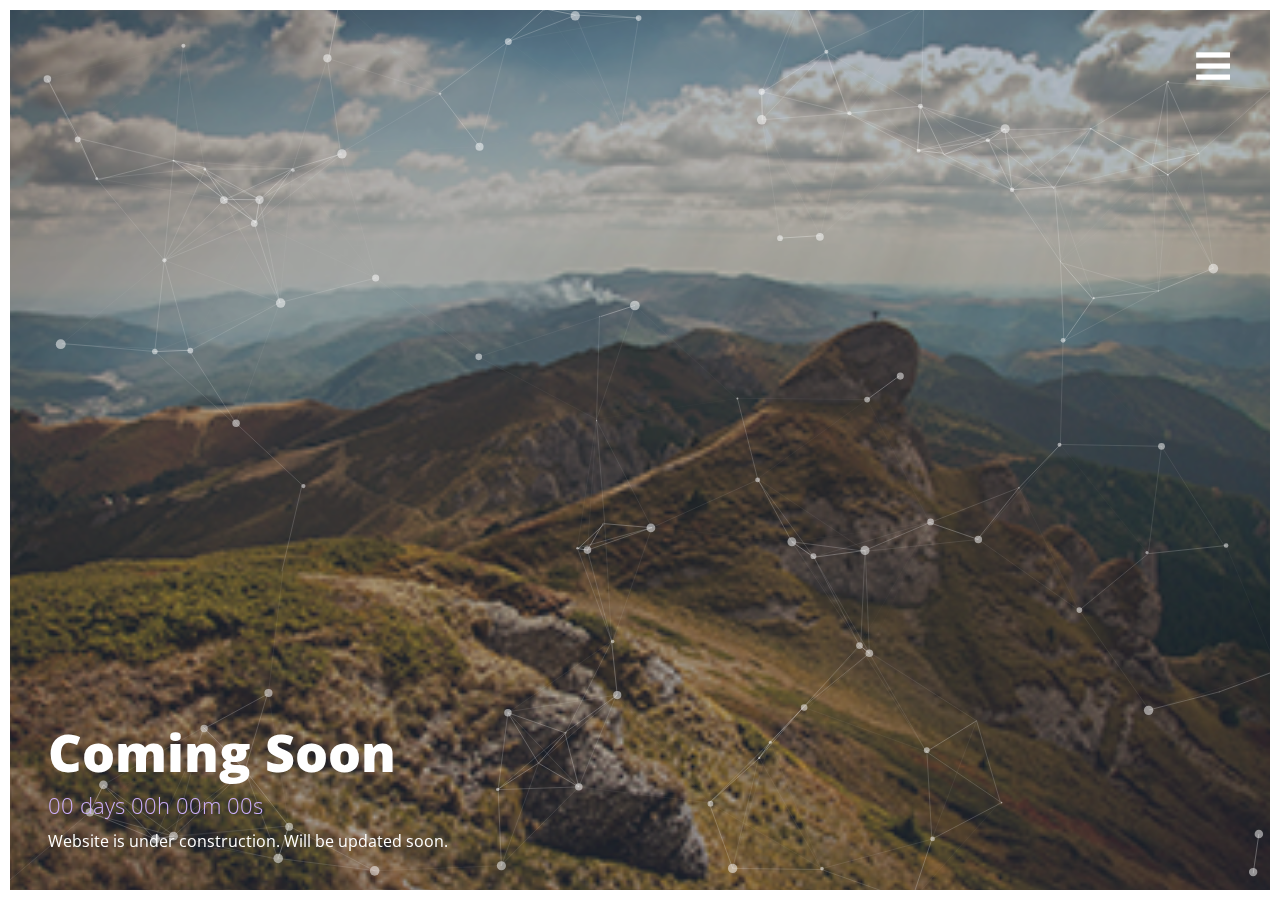
==== index.htm @ a8525333 "dd" ====
<!DOCTYPE html>
<html lang="en" class=" js csstransitions">

<head>
	<meta http-equiv="Content-Type" content="text/html; charset=UTF-8">
	<style id="stndz-style"></style>

	<meta http-equiv="X-UA-Compatible" content="IE=edge">
	<meta name="viewport" content="width=device-width, initial-scale=1">

	<title>Anandu Yasodharan Devaprabha</title>
	<meta name=”robots” content="index, follow">
	<meta name="description" content="Anandu YD,I'm a software developer who works actively on demanding platforms to make more of a
	commitment to bringing the best out. ">
	<meta name="keywords"
		content="Hire me, React native, Reactjs, Software Developer, Hire Developer for free, Startups">
	<meta name="author" content="@ananduyd">
	<link rel="icon" href="favicon.ico" type="image/x-icon" />
	<link rel="shortcut icon" href="favicon.ico" type="image/x-icon" />

	<!-- Global site tag (gtag.js) - Google Analytics -->
	<script async src="https://www.googletagmanager.com/gtag/js?id=UA-162521057-1"></script>
	<script>
		window.dataLayer = window.dataLayer || [];
		function gtag() { dataLayer.push(arguments); }
		gtag('js', new Date());

		gtag('config', 'UA-162521057-1');
	</script>
	<!-- CSS STYLES -->
	<link rel="stylesheet" type="text/css" href="./src/bootstrap.min.css">
	<link rel="stylesheet" type="text/css" href="./src/styles.css">
	<link rel="stylesheet" type="text/css" href="./src/default-skin.css">
	<link rel="stylesheet" type="text/css" href="./src/vegas.css">


	<link rel="stylesheet" type="text/css" href="./css/fontawesome.min.css">
	<link rel="stylesheet" type="text/css" href="./css/all.min.css">
	<link rel="stylesheet" type="text/css" href="./css/regular.min.css">


	<!--[if IE]>
		<script src="http://html5shiv.googlecode.com/svn/trunk/html5.js"></script>
		<![endif]-->

	<!-- MODERNIZR -->
	<script src="./src/modernizr.custom.js" type="text/javascript"></script>

</head>

<body>

	<!-- LOADER -->
	<div id="background" class="" style="opacity: 0; display: none;">
		<div class="loading" style="opacity: 0.01; transform: translateY(-80px);">
			<div class="loader10"></div>
		</div>
	</div>

	<!-- BORDERS -->
	<div class="top"></div>
	<div class="bottom"></div>
	<div class="left"></div>
	<div class="right"></div>

	<!-- START CONTENT -->
	<div id="main-content" class="nomobile">
		<!-- START BUTTON TRIGGER -->
		<button class="trigger">
			<svg width="100%" height="100%" viewBox="0 0 60 60" preserveAspectRatio="none">
				<g class="icon icon--grid">
					<rect x="4.5" y="6.5" width="55" height="4"></rect>
					<rect x="4.5" y="25.5" width="55" height="4"></rect>
					<rect x="4.5" y="44.5" width="55" height="4"></rect>
				</g>
				<g class="icon icon--cross">
					<line x1="4.5" y1="55.5" x2="54.953" y2="5.046"></line>
					<line x1="54.953" y1="55.5" x2="4.5" y2="5.047"></line>
				</g>
			</svg>
		</button><!-- END BUTTON TRIGGER -->
		<!-- START INTRO -->
		<header class="intro">
			<div id="particles-js" class="intro__image vegas-container" style="height: 1116px;">
				<div class="vegas-slide vegas-transition-fade vegas-transition-fade-in"
					style="transition: all 1000ms ease 0s;">
					<div class="vegas-slide-inner"
						style="background-image: url('src/bg-1b.jpg'); background-color: rgba(0, 0, 0, 0); background-position: center center; background-size: cover;">
					</div>
				</div>
				<div class="vegas-wrapper" style="overflow: visible; padding: 0px;"></div>
			</div>
			<div class="intro__content">
				<h2 class="intro__title">Coming Soon</h2>
				<div class="countdown">00 days 00h 00m 00s</div>
				<div class="intro__subtitle">
					<div class="intro__description">
						Website is under construction. Will be updated soon.
					</div>
				</div>
			</div>
		</header><!-- END INTRO -->
		<!-- START ITEMS-WRAP -->
		<div class="items-wrap">
			<!-- START CONTAINER -->
			<div class="container">
				<!-- START WRAP-CONTAINER -->
				<div class="section-container col-md-9">
					<!-- START ABOUT -->
					<section id="about">
						<h1>CHECK OUT MY CV<br>TO KHOW ABOUT ME.</h1>
						<br>
						<p>I'm a software developer who works actively on demanding platforms to make more of a
							commitment to bringing the best out.</p>
						<ul>
							<li>
								<div class="morph-button morph-button-modal morph-button-modal-2 morph-button-fixed">
									<button type="button">
										<a href="https://ananduyd.github.io/cv">
											Check CV <ion-icon name="chevron-forward-outline"></ion-icon>
										</a>
									</button>
									<div class="bg-morph-button"></div>
								</div>
							</li>
							<li><a href="https://twitter.com/ananduyd">
									<i class="fab fa-twitter"></i></a></li>
							<li><a href="https://www.linkedin.com/in/ananduyd/">
									<i class="fab fa-linkedin-in"></i></a></li>
							<li><a href="https://github.com/skulljuice">
									<i class="fab fa-github"></i></a></li>

						</ul>
					</section><!-- END ABOUT -->
				</div><!-- START SECTION-CONTAINER -->
			</div><!-- START CONTAINER -->
		</div><!-- END ITEMS-WRAP -->
	</div><!-- END MAIN-CONTENT -->

	<!-- BG-COLOR-MORPH -->
	<div class="bg-color-morph"></div>
	<!-- FOOTER  -->
	<footer style="
			    position: fixed;
			    bottom: 0;
			    width: 100%;
			    text-align: center;
			    ">
		<p style="font-size:small;padding: 10px;">

			Created by <a href="https://twitter.com/ananduyd">@ananduyd</a></p>
	</footer>

	<!-- JAVASCRIPT -->
	<script type="text/javascript" src="./src/plugins.js"></script>
	<script type="text/javascript" src="./src/main.js"></script>
	<script src="./src/particles.min.js"></script>

	<!-- stats.js -->
	<script src="./lib/stats.js"></script>

	<script type="text/javascript">

		$(".intro__image").vegas({
			slides: [
				{ src: "src/bg-3t.jpg" }
			],
			delay: 8000,
			timer: false,
			transition: 'fade'
		});

	</script>
</body>

</html>
---- src/styles.css ----
/*********
    Fonts
*********/
@import 'https://fonts.googleapis.com/css?family=Open+Sans:400,800,700,600,300';

/*************
   GENERAL
*************/

body{
 	  height:100%;
    font-family: "open sans";
    background: rgba(25, 55, 85, 0.04) ;
}

* {
    box-sizing: border-box;
    text-rendering: optimizelegibility;
}

a:hover, 
a:visited, 
a:link, 
a:active,
a:focus,
button {
    text-decoration: none;
    outline: none;
}
a{
    color: black !important;
    outline: none;
}
button a{
    color: white !important;
    text-decoration: none;
    outline: none;
}

ol,ul {
    list-style: outside none none;
    margin: 0;
    padding: 0;
}

h1 {
    font-family: "open sans";
    font-size: 35px;
    font-weight: 900;
    color: #4a4a4a;
    margin-bottom: 45px;
}

h5 {
    color: #4a4a4a;
    font-size: 15px;
    font-weight: 700;
    letter-spacing: 0.5px;
    text-transform: uppercase;
}

p {
    color: #888;
    letter-spacing: 0.2px;
    font-size: 17px;
}

section {
    padding-bottom: 50px;
    padding-top: 25px;
}

section:not(:last-child) {
    border-bottom: 1px solid rgba(205, 88, 88, 0.15);
}
.top {
    height: 10px;
    position: fixed;
    z-index: 9999999;
    background: white;
    width: 100%;
    top: 0;
}

.bottom {
    height:10px;
    position: fixed;
    z-index: 9999999;
    background: white;
    width: 100%;
    bottom: 0;
}

.left {
    width: 10px;
    position: fixed;
    z-index: 9999999;
    background: white;
    height: 100%;
    left: 0;
}

.right {
    width: 10px;
    position: fixed;
    background: white;
    z-index: 9999999;
    height: 100%;
    right: 0;
}

.icon-b {
    color: gray;
    font-size: 25px;       
    -webkit-transition: all 0.5s ease 0s;
    transition: all 0.5s ease 0s;
}

.icon-b:hover {
    color: #c94067;      
    -webkit-transition: all 0.5s ease 0s;
    transition: all 0.5s ease 0s;
}

.icon-a {
    font-size: 35px;
    color: #D3708C;
}

.section-container {
    margin: 0 auto 50px;
    float: none;
}

.button {
    background-color: #af5bdb;
    border-radius: 100px;
    color: white;
    font-size: 16px;
    font-weight: 600;
    padding: 10px 25px;
    letter-spacing: 0.8px;
    float: left;
    margin-top: 15px;
    border:none;
}

.countdown {
    font-size: 22px;
    font-weight: 100;
    color: #ccaff9;
    padding: 1px 0 11px;
}

/*************
   LOADER
*************/

#background {   
    background: rgba(255,255,255,1);
    height: 100%;
    position: fixed;
    width: 100%;
    z-index: 9999999;
    display: table;
}

.loading {
    display: table-cell;
    margin: 0 auto;
    position: relative;
    text-align: center;
    vertical-align: middle;
}

.loader10:before {
    content: "";
    position: absolute;
    top: 0px;
    left: -25px;
    height: 12px;
    width: 12px;
    border-radius: 12px;
    -webkit-animation: loader10g 1s ease-in-out infinite;
    animation: loader10g 1s ease-in-out infinite;
}

.loader10{
    position: relative;
    width: 12px;
    height: 12px;
    margin: 0 auto;
    border-radius: 12px;
    -webkit-animation: loader10m 1s ease-in-out infinite;
    animation: loader10m 1s ease-in-out infinite;
}

.loader10:after{
    content: "";
    position: absolute;
    top: 0px;
    left: 25px;
    height: 12px;
    width: 12px;
    border-radius: 12px;
    -webkit-animation: loader10d 1s ease-in-out infinite;
    animation: loader10d 1s ease-in-out infinite;
}

@-webkit-keyframes loader10g{
    0%{background-color: rgba(74, 74, 74, .2);}
    25%{background-color: rgba(74, 74, 74, 1);}
    50%{background-color: rgba(74, 74, 74, .2);}
    75%{background-color: rgba(74, 74, 74, .2);}
    100%{background-color: rgba(74, 74, 74, .2);}
}

@keyframes loader10g{
    0%{background-color: rgba(74, 74, 74, .2);}
    25%{background-color: rgba(74, 74, 74, 1);}
    50%{background-color: rgba(74, 74, 74, .2);}
    75%{background-color: rgba(74, 74, 74, .2);}
    100%{background-color: rgba(74, 74, 74, .2);}
}

@-webkit-keyframes loader10m{
    0%{background-color: rgba(74, 74, 74, .2);}
    25%{background-color: rgba(74, 74, 74, .2);}
    50%{background-color: rgba(74, 74, 74, 1);}
    75%{background-color: rgba(74, 74, 74, .2);}
    100%{background-color: rgba(74, 74, 74, .2);}
}

@keyframes loader10m{
    0%{background-color: rgba(74, 74, 74, .2);}
    25%{background-color: rgba(74, 74, 74, .2);}
    50%{background-color: rgba(74, 74, 74, 1);}
    75%{background-color: rgba(74, 74, 74, .2);}
    100%{background-color: rgba(74, 74, 74, .2);}
}

@-webkit-keyframes loader10d{
    0%{background-color: rgba(74, 74, 74, .2);}
    25%{background-color: rgba(74, 74, 74, .2);}
    50%{background-color: rgba(74, 74, 74, .2);}
    75%{background-color: rgba(74, 74, 74, 1);}
    100%{background-color: rgba(74, 74, 74, .2);}
}

@keyframes loader10d{
    0%{background-color: rgba(74, 74, 74, .2);}
    25%{background-color: rgba(74, 74, 74, .2);}
    50%{background-color: rgba(74, 74, 74, .2);}
    75%{background-color: rgba(74, 74, 74, 1);}
    100%{background-color: rgba(74, 74, 74, .2);}
}

/*************
   INTRO
*************/

.intro {
    position: fixed;
    z-index: 999;
    overflow: hidden;
    width: 100%;
    height: 100%;
    background: white;
    box-shadow: 0 2px 5px rgba(0, 0, 0, 0.25);
    -webkit-transition: -webkit-transform 0.6s;
    transition: transform 0.6s;
    -webkit-transition-timing-function: cubic-bezier(0.7, 0, 0.3, 1);
    transition-timing-function: cubic-bezier(0.7, 0, 0.3, 1);
}

.container--open .intro {
    -webkit-transform: translate3d(0, -100%, 0) translate3d(0, 180px, 0);
    transform: translate3d(0, -100%, 0) translate3d(0, 180px, 0);
}

.intro__image {
    position: absolute;
    bottom: 0;
    min-width: 100%;
    min-height: 100%;
    width: auto;
    height: auto;
    opacity: 1;
    -webkit-transform: translate3d(0, 0, 0);
    transform: translate3d(0, 0, 0);
    -webkit-transition: -webkit-transform 0.6s, opacity 0.6s;
    transition: transform 0.6s, opacity 0.6s;
    -webkit-transition-timing-function: cubic-bezier(0.7, 0, 0.3, 1);
    transition-timing-function: cubic-bezier(0.7, 0, 0.3, 1);
}

.container--open .intro__image {
    -webkit-transform: translate3d(0, 20%, 0);
    transform: translate3d(0, 20%, 0);
}

.nomobile.container--open .intro__image {
    opacity: 0.75;
}

.intro__content {
    position: absolute;
    bottom: 0;
    padding: 3em;
    width: 100%;
    font-size: 1.15em;
}

.intro__title {
    font-weight: 900;
    font-size: 3.2em;
    line-height: 1;
    color: white;
}

.intro__subtitle {
    display: -webkit-box;
    display: -ms-flexbox;
    display: flex;
    -webkit-box-align: center;
    -ms-flex-align: center;
    align-items: center;
}

.intro__description {
    margin: 0 auto 0 0em;
    line-height: 1.2;
    color: white;
}

.trigger {
    position: fixed;
    overflow: hidden;
    padding: 0;
    width: 35px;
    height: 35px;
    outline: none;
    border: none;
    background: none;
    z-index: 99999;
}

svg{
    z-index: 9;
    position: relative;
}

.icon rect,
.icon line {
    stroke: white;
    fill: white;
    stroke-width: 5px;
}

.icon {
    -webkit-transform-origin: 50% 50%;
    transform-origin: 50% 50%;
    -webkit-transition: opacity 0.3s, -webkit-transform 0.3s;
    transition: opacity 0.3s, transform 0.3s;
}

.icon--cross,
.trigger--active .icon--grid {
    opacity: 0;
    -webkit-transform: scale3d(0.5, 0.5, 1);
    transform: scale3d(0.5, 0.5, 1);
}

.trigger--active .icon--cross {
    opacity: 1;
    -webkit-transform: scale3d(1, 1, 1);
    transform: scale3d(1, 1, 1);
}

.items-wrap {
    position: relative;
    display: -webkit-box;
    display: -ms-flexbox;
    display: flex;
    -ms-flex-wrap: wrap;
    flex-wrap: wrap;
    padding: 225px 0 0;
}

.nomobile .items-wrap::after {
    position: absolute;
    top: 0;
    left: 0;
    width: 100%;
    height: 100%;
    background: #303030;
    content: '';
    opacity: 1;
    z-index: 99;
    -webkit-transition: opacity 0.6s cubic-bezier(0.8, 0.8,0.8, 1) 0s;
    transition: opacity 0.6s cubic-bezier(0.8, 0.8,0.8, 1) 0s;
    pointer-events: none;
}

.container--open .items-wrap::after {
    opacity: 0;
}

.item__image {
    position: absolute;
    top: 50%;
    min-height: 100%;
    width: 100%;
    opacity: 0.7;
    -webkit-transform: translate3d(0, -50%, 0) scale3d(1.2, 1.2, 1);
    transform: translate3d(0, -50%, 0) scale3d(1.2, 1.2, 1);
    -webkit-transition: -webkit-transform 0.5s, opacity 0.5s;
    transition: transform 0.5s, opacity 0.5s;
}

.item__title {
    position: absolute;
    bottom: 0;
    margin: 0;
    padding: 1em;
    color: #dbdbdb;
    font-size: 1.85em;
    line-height: 1;
    -webkit-transition: -webkit-transform 0.3s, opacity 0.3s;
    transition: transform 0.3s, opacity 0.3s;
}

.container--open .intro__content{
    -webkit-transition: ease 0.65s;
    transition: ease 0.65s;
    padding: 1.6em 3em;
}

.intro__content{
    -webkit-transition: ease 0.65s;
    transition: ease 0.65s;
}

.intro__image::after {
    background: rgba(60, 75, 95, 0.4) ;
    content: " ";
    height: 100%;
    left: 0;
    position: absolute;
    top: 0;
    width: 100%;
}

.vegas-container {
    height: 100% !important;
}

.start-stop i {
    color: white;
    cursor:pointer;
}

.start-stop .ion-play {
    margin-right: 12px;
}

.i-opacity {
    opacity: 0.5;
}

/*************
   PARTICLES
*************/
#particles-js canvas{ 
    position:absolute; 
    width: 100%; height: 100%;
     /* background-color: #b61924; */
     /* background-image: url("");  */
    /* background-repeat: no-repeat;  */
    /* background-size: cover; 
    background-position: 50% 50%;  */
    z-index: 9999999999999;

}

/* #particles-js canvas{
    position:relative;
    z-index: 9999;
} */

/* .particles .intro__content{
    pointer-events: none;
} */

/*************
   CLOUDS
*************/

.clouds {
    opacity: 0.45;
    height: 100%;
    bottom: 0;
    overflow: hidden;
    left: 0;
    right: 0;
    top: 0;
    position: absolute;
    -webkit-transform: translate3d(0px, 0px, 0px);
    transform: translate3d(0px, 0px, 0px);
    width: 100%;
    pointer-events: none;
    z-index: 9;
}

.clouds_one {
    background: url("../img/cloud1.png");
    position: absolute;
    background-position: center center;
    background-size:100% auto;
    bottom: 0;
    left: 0;
    right: 0;
    top: 0;
   -webkit-animation: cloud_one 50s linear infinite;
       -moz-animation: cloud_one 50s linear infinite;
         -o-animation: cloud_one 50s linear infinite;
   -webkit-transform: translate3d(0, 0, 0);
      -moz-transform: translate3d(0, 0, 0);
        -o-transform: translate3d(0, 0, 0);
    animation-delay: -40s;
    background-repeat: no-repeat;
}

.clouds_two {
    background: url("../img/cloud2.png");
    position: absolute;
    background-position: center center;
    background-size: 100% auto;
    bottom: 0;
    left: 0;
    right: 0;
    top: 0;
   -webkit-animation: cloud_two 40s linear infinite;
      -moz-animation: cloud_two 40s linear infinite;
        -o-animation: cloud_two 40s linear infinite;
   -webkit-transform: translate3d(0, 0, 0);
      -moz-transform: translate3d(0, 0, 0);
        -o-transform: translate3d(0, 0, 0);
    background-repeat: no-repeat;
    animation-delay: -55s;
}

.clouds_three {
    background: url("../img/cloud3.png");
    position: absolute;
    background-position: right bottom;
    background-size: 100% auto;
    bottom: 0;
    left: 0;
    right: 0;
    top: 0;
   -webkit-animation: cloud_three 55s linear infinite;
      -moz-animation: cloud_three 55s linear infinite;
        -o-animation: cloud_three 55s linear infinite;
   -webkit-transform: translate3d(0, 0, 0);
      -moz-transform: translate3d(0, 0, 0);
        -o-transform: translate3d(0, 0, 0);
    background-repeat: no-repeat;
} 

@-webkit-keyframes cloud_one {
  0% {
     -webkit-transform: translateX(100%) translateZ(0);
            transform: translateX(100%) translateZ(0);
  }
  100% {
      -webkit-transform: translateX(-100%) translateZ(0);
            transform: translateX(-100%) translateZ(0);
  }
}

@-webkit-keyframes cloud_two {
  0% {
     -webkit-transform: translateX(100%) translateZ(0);
            transform: translateX(100%) translateZ(0);
  }
  100% {
      -webkit-transform: translateX(-100%) translateZ(0);
            transform: translateX(-100%) translateZ(0);
  }
}

@-webkit-keyframes cloud_three {
  0% {
     -webkit-transform: translateX(100%) translateZ(0);
            transform: translateX(100%) translateZ(0);
  }
  100% {
      -webkit-transform: translateX(-100%) translateZ(0);
            transform: translateX(-100%) translateZ(0);
  }
}

@-moz-keyframes cloud_one {
  0% {
     -webkit-transform: translateX(100%) translateZ(0);
            transform: translateX(100%) translateZ(0);
  }
  100% {
      -webkit-transform: translateX(-100%) translateZ(0);
            transform: translateX(-100%) translateZ(0);
  }
}

@-moz-keyframes cloud_two {
  0% {
     -webkit-transform: translateX(100%) translateZ(0);
            transform: translateX(100%) translateZ(0);
  }
  100% {
      -webkit-transform: translateX(-100%) translateZ(0);
            transform: translateX(-100%) translateZ(0);
  }
}

@-moz-keyframes cloud_three {
  0% {
     -webkit-transform: translateX(100%) translateZ(0);
            transform: translateX(100%) translateZ(0);
  }
  100% {
      -webkit-transform: translateX(-100%) translateZ(0);
            transform: translateX(-100%) translateZ(0);
  }
}

/*************
   ABOUT
*************/

#about h1 {
    font-size: 50px;
}

#about ul li{
    margin-top: 30px;
}

/*************
  SERVICES
*************/

#services .row:not(:last-child) {
    margin-bottom: 25px;
}

/*************
    GRID
*************/

.pswp__bg{
    background: #F5F7F8 !important;
}

.pswp__top-bar button{
    margin:5px 5px 0 0;
}

.pswp__ui--fit .pswp__top-bar, .pswp__ui--fit .pswp__caption {
    background-color: none !important;
}

.pswp__top-bar, .pswp__caption,.pswp__ui--fit .pswp__top-bar, .pswp__ui--fit .pswp__caption {
     background-color:transparent !important;
}

.pswp__caption__center {
    text-align: center !important;
}

figcaption{
    display: none;
}

.filter-button.is-checked{
    background-color: #db5b79;
    border-radius: 30px;
    color: white;
    letter-spacing: 0.2px;
    padding: 3px 14px;
    line-height: 1.3;
}

.button-group{
    margin-bottom: 25px;
}

.filter-button{
    background: transparent none repeat scroll 0 0;
    border: medium none;
    font-size: 17px;
    line-height: 1.3;
    border:2px solid transparent;
    border-radius: 30px;
    color: #888;
    letter-spacing: 0.2px;
    padding: 3px 14px;  
    -webkit-transition: all 100ms linear;
    transition: all 100ms linear;
}

.filter-button:not(.is-checked):hover {
    border-radius: 30px;
    letter-spacing: 0.2px;
    font-size: 17px;
    line-height: 1.3;
    border:2px solid rgba(201,64,103,0.5);
    padding: 3px 14px;
    -webkit-transition: border-color 1s ease 0s;
    transition: border-color 1s ease 0s;
    -webkit-transition: all 100ms linear;
    transition: all 100ms linear;
}

.x1 {
    height: 220px;
    width: 25%;
}
 
.gutter-sizer {
    height: 0;
    width: 0;
}

.bg {
    background-position: center center;
    background-repeat: no-repeat;
    background-size: cover;
}

.mosaic-item a img{
    opacity: 0;
    width: 100%;
}

.mosaic-item{
    display: table;
} 

.mosaic-item a {
    display: table-cell;
    height: 100%;
    position: relative;
    vertical-align: middle;
}

.mosaic-item::before {
    background: rgba(255, 255, 255, 0.4) none repeat scroll 0 0;
    content: "";
    display: table-cell;
    height: 100%;
    overflow: hidden;
    position: absolute;
    -webkit-transition: all 150ms linear 0s;
    transition: all 150ms linear 0s;
    vertical-align: middle;
    width: 100%;
}

.mosaic-item:hover::before {
    background: rgba(0, 0, 0, 0) none repeat scroll 0 0;
    box-sizing: border-box;
    height: 100%;
    opacity: 1;
    -webkit-transition: all 150ms linear 0s;
    transition: all 150ms linear 0s;
}

/*************
   CONTACT
*************/

#contact div > ul li{
    margin-bottom: 20px;
    display: table;
    height: 100%;
}

#contact div > ul li span{
    color: #888;
    font-size: 17px;
    font-weight: 500;
    letter-spacing: 0.2px;
    display: table-cell;
    height: 100%;
    vertical-align: middle;
    padding-left: 20px;
}

.form-control {   
    background: white;
    border-color:  gray;
    border-radius: 0;
    border: none;
    box-shadow: none;
    color: gray;
    font-size: 16px;
    height: 48px;
    font-weight: 300;
    letter-spacing: 0.8px;
}

#contactForm{
    margin-top: 10px;
}

.form-control:focus {  
    box-shadow: none;
    border-color: white;
}

.help-block {    
    font-size: 13px;
    position: absolute;
    font-style: normal;
    letter-spacing: 0.2px;
    font-weight: 300;
    margin: 0;
    margin-top: 2px;
}

.form-group{
    margin-bottom: 25px;
}

textarea.form-control {    
    height: 120px;
    resize: none;
}

.alert-danger,.alert-success { 
    background: rgba(0, 0, 0, 0);
    color: #888;
    font-weight: 300;
    font-size: 15px;
    padding: 0;
    margin-top: 20px;
    border:none;
    margin-bottom: 0;
}

.form-control::-moz-placeholder {  
    color: gray;
}

.form-control::-webkit-input-placeholder {    
    color: gray;
    opacity: 1 !important;
}

.form-control:-moz-placeholder {    
    color: gray;
}

.form-control:-ms-input-placeholder {  
    color: gray;
}

.help-block,#success{
    color: #888;
    padding: 0;
}

/*************
  SUBSCRIBE
*************/

.search-span {
    display: table-cell;
    vertical-align: middle;
    white-space: nowrap;
    width: 1%;
}

.input-group {
    bottom: 0;
    position: absolute;
    right: 0;
}

.icon-c{
    color: gray;
    cursor: pointer;
    font-size: 25px;
    line-height: 0;
    position: fixed;
    right: 20px;
    opacity: 0;
    visibility: hidden;
    top: 14px;
    z-index: 999; 
   -webkit-transition: all 200ms linear;
    transition: all 200ms linear;
}

.open .icon-c{
    opacity: 1;
    visibility: visible;
}

.morph-button {
    position: relative;
    display: block;
    margin: 0 auto;
}

.morph-button.active {
    z-index: 999999;
}

.morph-button > button {
    position: relative;
    border: none;
    background-color: #af5bdb;
    color: #f9f6e5;
    letter-spacing: 1px;
    font-weight: 700;
    overflow: hidden;
    padding: 10px 25px;
}

.morph-button.open > button,
.morph-content {
    pointer-events: none;
}

.morph-button.open .morph-content {
    pointer-events: auto;
}

.morph-button-fixed,
.morph-button-fixed .morph-content {
    height: 45px;
    width: 140px;
} 

.morph-button-fixed > button {
    width: 100%;
    height: 100%;
    -webkit-transition: opacity 0.2s 0.5s;
    transition: opacity 0.2s 0.5s;
}

.morph-button-fixed.open > button {
    opacity: 0;
    -webkit-transition: opacity 0.1s;
    transition: opacity 0.1s;
}

.morph-button-fixed .morph-content {
    position: fixed;
    z-index: 900;
    opacity: 0;
    -webkit-transition: opacity 0.3s 0.5s, width 0.4s 0.1s, height 0.4s 0.1s, top 0.4s 0.1s, left 0.4s 0.1s, margin 0.4s 0.1s;
    transition: opacity 0.3s 0.5s, width 0.4s 0.1s, height 0.4s 0.1s, top 0.4s 0.1s, left 0.4s 0.1s, margin 0.4s 0.1s;
}

.morph-button-fixed.open .morph-content {
    opacity: 1;
}

.morph-button-fixed .morph-content > div {
    visibility: hidden;
    height: 0;
    opacity: 0;
    -webkit-transition: opacity 0.25s, visibility 0s 0.25s, height 0s 0.1s;
    transition: opacity 0.25s, visibility 0s 0.25s, height 0s 0.1s;
}

.morph-button-fixed.open .morph-content > div {
    visibility: visible;
    height: auto;
    opacity: 1;
    -webkit-transition: opacity 0.3s 0.5s;
    transition: opacity 0.3s 0.5s;
}

.morph-button-fixed.active > button {
    z-index: 2000;
}

.morph-button-fixed.active .morph-content {
    z-index: 2;
}

.bg-color-morph {
    background: rgba(245, 247, 248, 0.98) none repeat scroll 0 0;
    content: "";
    height: 100%;
    left: 0;
    opacity: 0;
    pointer-events: none;
    position: fixed;
    top: 0;
    -webkit-transition: opacity 0.3s ease 0s;
    transition: opacity 0.3s ease 0s;
    width: 100%;
    z-index: 9999;
}

.bg-opacity{
    opacity: 1;
}

.morph-button-modal .morph-content {
    -webkit-transition: opacity 0.35s 0.5s, width 0.35s 0.1s, height 0.35s 0.1s, top 0.35s 0.1s, left 0.35s 0.1s, margin 0.35s 0.1s;
    transition: opacity 0.35s 0.5s, width 0.35s 0.1s, height 0.35s 0.1s, top 0.35s 0.1s, left 0.35s 0.1s, margin 0.35s 0.1s;
}

.morph-button-modal.open .morph-content {
    top: 50% !important;
    left: 50% !important;
    -webkit-transition: width 0.35s 0.1s, height 0.35s 0.1s, top 0.35s 0.1s, left 0.35s 0.1s, margin 0.35s 0.1s;
    transition: width 0.35s 0.1s, height 0.35s 0.1s, top 0.35s 0.1s, left 0.35s 0.1s, margin 0.35s 0.1s;
}

.morph-button.morph-button-modal-2{
    display: inline-block;
}

.morph-button-modal-2 > button,
.morph-button-modal-2 .morph-content{
    border-radius: 30px;
    color: white !important;
    font-size: 16px;
    font-weight: 600;
    letter-spacing: 0.8px;
}

.morph-button-modal-2.open .morph-content {
    margin: 0px 0 0 -150px;
    width: 300px;
    height: 4px;
}

.morph-button-modal-2.open .morph-content > div {
   -webkit-transition: opacity 0.75s 0.3s;
    transition: opacity 0.75s 0.3s;
}

.morph-button .morph-content,
.morph-button.open .morph-content {
    -webkit-transition-timing-function: cubic-bezier(0.7,0,0.3,1);
    transition-timing-function: cubic-bezier(0.7,0,0.3,1);
}

.no-js .morph-button > button {
    display: none;
}

.no-js .morph-button {
    margin: 10px 0;
    float: none;
}

.no-js .morph-button,
.no-js .morph-button .morph-content,
.no-js .morph-button .morph-content > div {
    position: relative;
    width: auto;
    height: auto;
    opacity: 1;
    visibility: visible;
    top: auto;
    left: auto;
    -webkit-transform: none;
    transform: none;
    pointer-events: auto;
}

.no-transition {
    -webkit-transition: none !important;
    transition: none !important;
}

.content-style-form {
    position: relative;
    text-align: left;
}

.content-style-form input[type="email"] {
    width: 100%;
    background: none;
    border-color:none;
    border-radius: 0;
    border-style: none none solid;
    border-width: medium medium 0px;
    box-shadow: none;
    color: #4a4a4a;
    font-weight: 400;
    font-size: 16px;
    line-height: 35px;
    letter-spacing: 0.8px;
}

.content-style-form input:focus {
    outline: 0;
}

#subscribe-result{
    color: #888;
    font-size: 13px;
    position: absolute;
    font-weight: 400;
    letter-spacing: 0.2px;
    top: 12px;
}

.content-style-form button {
    border: medium none;
    color: #db5b79;
    display: block;
    font-weight: 800;
    letter-spacing: 1px;
    text-transform: uppercase;
    height: 37px;
    width: 37px;
    background: transparent;
}

.content-style-form button i{
    font-size: 18px;
}

.bg-morph-button {
    opacity: 0;
    visibility: hidden;
    position: fixed;
    z-index: 2;
    height: 100%;
    left: 0;
    top: 0;
    width: 100%;
}

.open .bg-morph-button{
    visibility: visible;
    opacity: 1;
}

/*************
  RESPONSIVE
*************/

@media screen and (max-width: 1200px) {    
    .x1 {
        height: 180px;
        width: 25%;
    }
}

@media screen and (max-width: 1024px) {
    .container--open .intro {
        -webkit-transform: translate3d(0, -100%, 0) translate3d(0, 150px, 0);
        transform: translate3d(0, -100%, 0) translate3d(0, 150px, 0);
    }

    .items-wrap {
        display: -webkit-box;
        display: -ms-flexbox;
        display: flex;
        -ms-flex-wrap: wrap;
        flex-wrap: wrap;
        padding: 165px 0 0;
        position: relative;
    }

    .intro__content {
        font-size: 0.85em;
    }
}

@media screen and (max-width: 991px) {   
    #contact div > ul{
        margin-top: 50px;
    }
}

@media screen and (min-width: 768px) {   
    .trigger{
        right: 50px;
        top: 50px;
        -webkit-transition: ease 0.65s;
        transition: ease 0.65s;
    }
}

@media screen and (max-width: 767px) {   
    .x1 {
        height: 50vw;
        width: 50%;
    }

    .container--open .intro {
        -webkit-transform: translate3d(0, -100%, 0) translate3d(0, 60px, 0);
        transform: translate3d(0, -100%, 0) translate3d(0, 60px, 0);
    }
  
    .items-wrap {
        padding: 75px 0 0;
    }

    .trigger {
        right: 20px;
        top: 20px;
        -webkit-transition: all 0.65s ease 0s;
        transition: all 0.65s ease 0s;
    }

    .container--open .intro__content{
        opacity: 0;
        -webkit-transition: all 0.65s ease 0s;
        transition: all 0.65s ease 0s;

    }
}

@media screen and (min-width: 481px) {
    .button-group ul li{
        display: inline-block;
    }

    #about ul li{
        display: inline-block;
        margin-right: 35px;
        padding: 0;

    }
}

@media screen and (max-width: 480px) {   
    .x1 {
        height: auto;
        width: 100%;
    }

    .button-group ul li{
        margin-bottom: 15px;
    }

    .button-group{
        margin-bottom: 45px;
    }

    .button-group ul{
        text-align: center;
    }

    #about h1 {
        font-size: 35px;
    }

    #about ul{
        text-align: left;
    }

    #about ul li:not(:first-of-type){
        display: inline-block;
        margin-right: 35px;
        padding: 0;
    }

    .intro__title {
        font-size: 2em;
    }

    .morph-button-modal-2.open .morph-content {
        height: 4px;
        margin: 0 0 0 -125px;
        width: 250px;
    } 
}
---- src/default-skin.css ----
/*! PhotoSwipe Default UI CSS by Dmitry Semenov | photoswipe.com | MIT license */
/*

	Contents:

	1. Buttons
	2. Share modal and links
	3. Index indicator ("1 of X" counter)
	4. Caption
	5. Loading indicator
	6. Additional styles (root element, top bar, idle state, hidden state, etc.)

*/
/*
	
	1. Buttons

 */
/* <button> css reset */
.pswp__button {
  width: 44px;
  height: 44px;
  position: relative;
  background: none;
  cursor: pointer;
  overflow: visible;
  -webkit-appearance: none;
  display: block;
  border: 0;
  padding: 0;
  margin: 0;
  float: right;
  opacity: 0.75;
  -webkit-transition: opacity 0.2s;
          transition: opacity 0.2s;
  -webkit-box-shadow: none;
          box-shadow: none; }
  .pswp__button:focus,
  .pswp__button:hover {
    opacity: 1; }
  .pswp__button:active {
    outline: none;
    opacity: 0.9; }
  .pswp__button::-moz-focus-inner {
    padding: 0;
    border: 0; }

/* pswp__ui--over-close class it added when mouse is over element that should close gallery */
.pswp__ui--over-close .pswp__button--close {
  opacity: 1; }

.pswp__button,
.pswp__button--arrow--left:before,
.pswp__button--arrow--right:before {
  background: url(default-skin2.png) 0 0 no-repeat;
  background-size: 264px 88px;
  width: 44px;
  height: 44px; }

@media (-webkit-min-device-pixel-ratio: 1.1), (-webkit-min-device-pixel-ratio: 1.09375), (min-resolution: 105dpi), (min-resolution: 1.1dppx) {
  /* Serve SVG sprite if browser supports SVG and resolution is more than 105dpi */
  .pswp--svg .pswp__button,
  .pswp--svg .pswp__button--arrow--left:before,
  .pswp--svg .pswp__button--arrow--right:before {
    background-image: url(default-skin2.svg); }
  .pswp--svg .pswp__button--arrow--left,
  .pswp--svg .pswp__button--arrow--right {
    background: none; } }

.pswp__button--close {
  background-position: 0 -44px; }

.pswp__button--share {
  background-position: -44px -44px; }

.pswp__button--fs {
  display: none; }

.pswp--supports-fs .pswp__button--fs {
  display: block; }

.pswp--fs .pswp__button--fs {
  background-position: -44px 0; }

.pswp__button--zoom {
  display: none;
  background-position: -88px 0; }

.pswp--zoom-allowed .pswp__button--zoom {
  display: block; }

.pswp--zoomed-in .pswp__button--zoom {
  background-position: -132px 0; }

/* no arrows on touch screens */
.pswp--touch .pswp__button--arrow--left,
.pswp--touch .pswp__button--arrow--right {
  visibility: hidden; }

/*
	Arrow buttons hit area
	(icon is added to :before pseudo-element)
*/
.pswp__button--arrow--left,
.pswp__button--arrow--right {
  background: none;
  top: 50%;
  margin-top: -50px;
  width: 70px;
  height: 100px;
  position: absolute; }

.pswp__button--arrow--left {
  left: 0; }

.pswp__button--arrow--right {
  right: 0; }

.pswp__button--arrow--left:before,
.pswp__button--arrow--right:before {
  content: '';
  top: 35px;
  background-color: white ;
  height: 30px;
  width: 35px;
  position: absolute; }

.pswp__button--arrow--left:before {
  left: 20px;
  background-position: -138px -44px; }

.pswp__button--arrow--right:before {
  right: 20px;
  background-position: -94px -44px; }

/*

	2. Share modal/popup and links

 */
.pswp__counter,
.pswp__share-modal {
  -webkit-user-select: none;
  -moz-user-select: none;
  -ms-user-select: none;
      user-select: none; }

.pswp__share-modal {
  display: block;
  background: rgba(0, 0, 0, 0.5);
  width: 100%;
  height: 100%;
  top: 0;
  left: 0;
  padding: 10px;
  position: absolute;
  z-index: 1600;
  opacity: 0;
  -webkit-transition: opacity 0.25s ease-out;
          transition: opacity 0.25s ease-out;
  -webkit-backface-visibility: hidden;
  will-change: opacity; }

.pswp__share-modal--hidden {
  display: none; }

.pswp__share-tooltip {
  z-index: 1620;
  position: absolute;
  background: #FFF;
  top: 56px;
  border-radius: 2px;
  display: block;
  width: auto;
  right: 44px;
  -webkit-box-shadow: 0 2px 5px rgba(0, 0, 0, 0.25);
          box-shadow: 0 2px 5px rgba(0, 0, 0, 0.25);
  -webkit-transform: translateY(6px);
      -ms-transform: translateY(6px);
          transform: translateY(6px);
  -webkit-transition: -webkit-transform 0.25s;
          transition: transform 0.25s;
  -webkit-backface-visibility: hidden;
  will-change: transform; }
  .pswp__share-tooltip a {
    display: block;
    padding: 8px 12px;
    color: #000;
    text-decoration: none;
    font-size: 14px;
    line-height: 18px; }
    .pswp__share-tooltip a:hover {
      text-decoration: none;
      color: #000; }
    .pswp__share-tooltip a:first-child {
      /* round corners on the first/last list item */
      border-radius: 2px 2px 0 0; }
    .pswp__share-tooltip a:last-child {
      border-radius: 0 0 2px 2px; }

.pswp__share-modal--fade-in {
  opacity: 1; }
  .pswp__share-modal--fade-in .pswp__share-tooltip {
    -webkit-transform: translateY(0);
        -ms-transform: translateY(0);
            transform: translateY(0); }

/* increase size of share links on touch devices */
.pswp--touch .pswp__share-tooltip a {
  padding: 16px 12px; }

a.pswp__share--facebook:before {
  content: '';
  display: block;
  width: 0;
  height: 0;
  position: absolute;
  top: -12px;
  right: 15px;
  border: 6px solid transparent;
  border-bottom-color: #FFF;
  -webkit-pointer-events: none;
  -moz-pointer-events: none;
  pointer-events: none; }

a.pswp__share--facebook:hover {
  background: #3E5C9A;
  color: #FFF; }
  a.pswp__share--facebook:hover:before {
    border-bottom-color: #3E5C9A; }

a.pswp__share--twitter:hover {
  background: #55ACEE;
  color: #FFF; }

a.pswp__share--pinterest:hover {
  background: #CCC;
  color: #CE272D; }

a.pswp__share--download:hover {
  background: #DDD; }

/*

	3. Index indicator ("1 of X" counter)

 */
.pswp__counter {
  position: absolute;
  left: 0;
  top: 0;
  height: 44px;
  font-size: 13px;
  line-height: 44px;
  color: #888;
  opacity: 0.75;
  padding: 0 15px; }

/*
	
	4. Caption

 */
.pswp__caption {
  position: absolute;
  left: 0;
  bottom: 0;
  width: 100%;
  min-height: 44px; }
  .pswp__caption small {
    font-size: 13px;
    color: #BBB; 
       letter-spacing: 0.2px;
  }

.pswp__caption__center {
  color: #4a4a4a;
    font-size: 17px;
    letter-spacing: 0.2px;
    margin: 0 auto;
    max-width: 420px;
    padding: 10px;
    line-height: 25px;
    text-align: left;
     }

.pswp__caption--empty {
  display: none; }

/* Fake caption element, used to calculate height of next/prev image */
.pswp__caption--fake {
  visibility: hidden; }

/*

	5. Loading indicator (preloader)

	You can play with it here - http://codepen.io/dimsemenov/pen/yyBWoR

 */
.pswp__preloader {
  width: 44px;
  height: 44px;
  position: absolute;
  top: 0;
  left: 50%;
  margin-left: -22px;
  opacity: 0;
  -webkit-transition: opacity 0.25s ease-out;
          transition: opacity 0.25s ease-out;
  will-change: opacity;
  direction: ltr; }

.pswp__preloader__icn {
  width: 20px;
  height: 20px;
  margin: 12px; }

.pswp__preloader--active {
  opacity: 1; }
  .pswp__preloader--active .pswp__preloader__icn {
    /* We use .gif in browsers that don't support CSS animation */
    background: url(preloader.gif) 0 0 no-repeat; }

.pswp--css_animation .pswp__preloader--active {
  opacity: 1; }
  .pswp--css_animation .pswp__preloader--active .pswp__preloader__icn {
    -webkit-animation: clockwise 500ms linear infinite;
            animation: clockwise 500ms linear infinite; }
  .pswp--css_animation .pswp__preloader--active .pswp__preloader__donut {
    -webkit-animation: donut-rotate 1000ms cubic-bezier(0.4, 0, 0.22, 1) infinite;
            animation: donut-rotate 1000ms cubic-bezier(0.4, 0, 0.22, 1) infinite; }

.pswp--css_animation .pswp__preloader__icn {
  background: none;
  opacity: 0.75;
  width: 14px;
  height: 14px;
  position: absolute;
  left: 15px;
  top: 15px;
  margin: 0; }

.pswp--css_animation .pswp__preloader__cut {
  /* 
			The idea of animating inner circle is based on Polymer ("material") loading indicator 
			 by Keanu Lee https://blog.keanulee.com/2014/10/20/the-tale-of-three-spinners.html
		*/
  position: relative;
  width: 7px;
  height: 14px;
  overflow: hidden; }

.pswp--css_animation .pswp__preloader__donut {
  -webkit-box-sizing: border-box;
          box-sizing: border-box;
  width: 14px;
  height: 14px;
  border: 2px solid #888;
  border-radius: 50%;
  border-left-color: transparent;
  border-bottom-color: transparent;
  position: absolute;
  top: 0;
  left: 0;
  background: none;
  margin: 0; }

@media screen and (max-width: 1024px) {
  .pswp__preloader {
    position: relative;
    left: auto;
    top: auto;
    margin: 0;
    float: right; } }

@-webkit-keyframes clockwise {
  0% {
    -webkit-transform: rotate(0deg);
            transform: rotate(0deg); }
  100% {
    -webkit-transform: rotate(360deg);
            transform: rotate(360deg); } }

@keyframes clockwise {
  0% {
    -webkit-transform: rotate(0deg);
            transform: rotate(0deg); }
  100% {
    -webkit-transform: rotate(360deg);
            transform: rotate(360deg); } }

@-webkit-keyframes donut-rotate {
  0% {
    -webkit-transform: rotate(0);
            transform: rotate(0); }
  50% {
    -webkit-transform: rotate(-140deg);
            transform: rotate(-140deg); }
  100% {
    -webkit-transform: rotate(0);
            transform: rotate(0); } }

@keyframes donut-rotate {
  0% {
    -webkit-transform: rotate(0);
            transform: rotate(0); }
  50% {
    -webkit-transform: rotate(-140deg);
            transform: rotate(-140deg); }
  100% {
    -webkit-transform: rotate(0);
            transform: rotate(0); } }

/*
	
	6. Additional styles

 */
/* root element of UI */
.pswp__ui {
  -webkit-font-smoothing: auto;
  visibility: visible;
  opacity: 1;
  z-index: 1550; }

/* top black bar with buttons and "1 of X" indicator */
.pswp__top-bar {
  position: absolute;
  left: 0;
  top: 0;
  height: 44px;
  width: 100%; }

.pswp__caption,
.pswp__top-bar,
.pswp--has_mouse .pswp__button--arrow--left,
.pswp--has_mouse .pswp__button--arrow--right {
  -webkit-backface-visibility: hidden;
  will-change: opacity;
  -webkit-transition: opacity 333ms cubic-bezier(0.4, 0, 0.22, 1);
          transition: opacity 333ms cubic-bezier(0.4, 0, 0.22, 1); }

/* pswp--has_mouse class is added only when two subsequent mousemove events occur */
.pswp--has_mouse .pswp__button--arrow--left,
.pswp--has_mouse .pswp__button--arrow--right {
  visibility: visible; }

.pswp__top-bar,
.pswp__caption {
  background-color: rgba(0, 0, 0, 0.5); }

/* pswp__ui--fit class is added when main image "fits" between top bar and bottom bar (caption) */
.pswp__ui--fit .pswp__top-bar,
.pswp__ui--fit .pswp__caption {
  background-color: rgba(0, 0, 0, 0.3); }

/* pswp__ui--idle class is added when mouse isn't moving for several seconds (JS option timeToIdle) */
/* .pswp__ui--idle .pswp__top-bar {
  opacity: 0; }
 */
.pswp__ui--idle .pswp__button--arrow--left,
.pswp__ui--idle .pswp__button--arrow--right {
  opacity: 0; }

/*
	pswp__ui--hidden class is added when controls are hidden
	e.g. when user taps to toggle visibility of controls
*/
.pswp__ui--hidden .pswp__top-bar,
.pswp__ui--hidden .pswp__caption,
.pswp__ui--hidden .pswp__button--arrow--left,
.pswp__ui--hidden .pswp__button--arrow--right {
  /* Force paint & create composition layer for controls. */
  opacity: 0.001; }

/* pswp__ui--one-slide class is added when there is just one item in gallery */
.pswp__ui--one-slide .pswp__button--arrow--left,
.pswp__ui--one-slide .pswp__button--arrow--right,
.pswp__ui--one-slide .pswp__counter {
  display: none; }

.pswp__element--disabled {
  display: none !important; }

.pswp--minimal--dark .pswp__top-bar {
  background: none; }
---- src/vegas.css ----
.vegas-wrapper,
.vegas-overlay,
.vegas-timer,
.vegas-slide,
.vegas-slide-inner {
    position: absolute;
    top: 0;
    left: 0;
    bottom: 0;
    right: 0;
    overflow: hidden;
    border: none;
    padding: 0;
    margin: 0;
}

.vegas-overlay {
    opacity: .5;
    background: transparent url(overlays/02.png) center center repeat;
}

.vegas-timer {
    top: auto;
    bottom: 0;
    height: 2px;
}
    .vegas-timer-progress {
        width: 0%;
        height: 100%;
        background: white;
        -webkit-transition: width ease-out;
                transition: width ease-out;
    }
        .vegas-timer-running .vegas-timer-progress {
            width: 100%;
        }

.vegas-slide,
.vegas-slide-inner {
    margin: 0;
    padding: 0;
    background: transparent center center no-repeat;
    -webkit-transform: translateZ(0);
            transform: translateZ(0);
}

/* workaround */
.vegas-slide-inner {
    -webkit-opacity: .99;
            opacity: .99;
}


body .vegas-container {
    overflow: hidden !important;
/*     position: relative; */
}
    
.vegas-video {
    min-width: 100%; 
    min-height: 100%;
    width: auto; 
    height: auto;
}

body.vegas-container {
    overflow: auto;
    position: static;
    z-index: -2;
}
    body.vegas-container > .vegas-timer,
    body.vegas-container > .vegas-overlay,
    body.vegas-container > .vegas-slide {
        position: fixed;
        z-index: -1;
    }

    /* Target Safari IOS7+ in order to add 76px */
    _::full-page-media, _:future, 
    :root body.vegas-container > .vegas-slide,
    :root body.vegas-container > .vegas-overlay {
        bottom: -76px;
    }

/*************************
    Transitions
 *************************/

/* fade */
.vegas-transition-fade,
.vegas-transition-fade2 {
    opacity: 0;
}

.vegas-transition-fade-in,
.vegas-transition-fade2-in {
    opacity: 1;
}

.vegas-transition-fade2-out {
    opacity: 0;
}

/* blur */
.vegas-transition-blur,
.vegas-transition-blur2 {
    opacity: 0;
    -webkit-filter: blur(32px);
            filter: blur(32px);
}

.vegas-transition-blur-in,
.vegas-transition-blur2-in {
    opacity: 1;
    -webkit-filter: blur(0px);
            filter: blur(0px);
}

.vegas-transition-blur2-out {
    opacity: 0;
}

/* flash */
.vegas-transition-flash,
.vegas-transition-flash2 {
    opacity: 0;
    -webkit-filter: brightness(25);
            filter: brightness(25);
}

.vegas-transition-flash-in,
.vegas-transition-flash2-in {
    opacity: 1;
    -webkit-filter: brightness(1);
            filter: brightness(1);
}

.vegas-transition-flash2-out {
    opacity: 0;
    -webkit-filter: brightness(25);
            filter: brightness(25);
}

/* negative */
.vegas-transition-negative,
.vegas-transition-negative2 {
    opacity: 0;
    -webkit-filter: invert(100%);
            filter: invert(100%);
}

.vegas-transition-negative-in,
.vegas-transition-negative2-in {
    opacity: 1;
    -webkit-filter: invert(0);
            filter: invert(0);
}

.vegas-transition-negative2-out {
    opacity: 0;
    -webkit-filter: invert(100%);
            filter: invert(100%);
}

/* burn */
.vegas-transition-burn,
.vegas-transition-burn2 {
    opacity: 0;
    -webkit-filter: contrast(1000%) saturate(1000%);
            filter: contrast(1000%) saturate(1000%);
}

.vegas-transition-burn-in,
.vegas-transition-burn2-in {
    opacity: 1;
    -webkit-filter: contrast(100%) saturate(100%);
            filter: contrast(100%) saturate(100%);
}

.vegas-transition-burn2-out {
    opacity: 0;
    -webkit-filter: contrast(1000%) saturate(1000%);
            filter: contrast(1000%) saturate(1000%);
}

/* slideLeft */
.vegas-transition-slideLeft,
.vegas-transition-slideLeft2 {
    -webkit-transform: translateX(100%);
        -ms-transform: translateX(100%);
            transform: translateX(100%);
}

.vegas-transition-slideLeft-in,
.vegas-transition-slideLeft2-in {
    -webkit-transform: translateX(0%);
        -ms-transform: translateX(0%);
            transform: translateX(0%); 
}

.vegas-transition-slideLeft2-out {
    -webkit-transform: translateX(-100%);
        -ms-transform: translateX(-100%);
            transform: translateX(-100%);
}

/* slideRight */
.vegas-transition-slideRight,
.vegas-transition-slideRight2 {
    -webkit-transform: translateX(-100%);
        -ms-transform: translateX(-100%);
            transform: translateX(-100%);
}

.vegas-transition-slideRight-in,
.vegas-transition-slideRight2-in {
    -webkit-transform: translateX(0%);
        -ms-transform: translateX(0%);
            transform: translateX(0%); 
}

.vegas-transition-slideRight2-out {
    -webkit-transform: translateX(100%);
        -ms-transform: translateX(100%);
            transform: translateX(100%);
}

/* slideUp */
.vegas-transition-slideUp,
.vegas-transition-slideUp2 {
    -webkit-transform: translateY(100%);
        -ms-transform: translateY(100%);
            transform: translateY(100%);
}

.vegas-transition-slideUp-in,
.vegas-transition-slideUp2-in {
    -webkit-transform: translateY(0%);
        -ms-transform: translateY(0%);
            transform: translateY(0%); 
}

.vegas-transition-slideUp2-out {
    -webkit-transform: translateY(-100%);
        -ms-transform: translateY(-100%);
            transform: translateY(-100%);
}

/* slideDown */
.vegas-transition-slideDown,
.vegas-transition-slideDown2 {
    -webkit-transform: translateY(-100%);
        -ms-transform: translateY(-100%);
            transform: translateY(-100%);
}

.vegas-transition-slideDown-in,
.vegas-transition-slideDown2-in {
    -webkit-transform: translateY(0%);
        -ms-transform: translateY(0%);
            transform: translateY(0%); 
}

.vegas-transition-slideDown2-out {
    -webkit-transform: translateY(100%);
        -ms-transform: translateY(100%);
            transform: translateY(100%);
}

/* zoomIn */
.vegas-transition-zoomIn,
.vegas-transition-zoomIn2 {
    -webkit-transform: scale(0);
        -ms-transform: scale(0);
            transform: scale(0);
    opacity: 0;
}

.vegas-transition-zoomIn-in,
.vegas-transition-zoomIn2-in {
    -webkit-transform: scale(1);
        -ms-transform: scale(1);
            transform: scale(1);
    opacity: 1;
}

.vegas-transition-zoomIn2-out {
    -webkit-transform: scale(2);
        -ms-transform: scale(2);
            transform: scale(2);
    opacity: 0;
}

/* zoomOut */
.vegas-transition-zoomOut,
.vegas-transition-zoomOut2 {
    -webkit-transform: scale(2);
        -ms-transform: scale(2);
            transform: scale(2);
    opacity: 0;
}

.vegas-transition-zoomOut-in,
.vegas-transition-zoomOut2-in {
    -webkit-transform: scale(1);
        -ms-transform: scale(1);
            transform: scale(1);
    opacity: 1;
}

.vegas-transition-zoomOut2-out {
    -webkit-transform: scale(0);
        -ms-transform: scale(0);
            transform: scale(0);
    opacity: 0;
}

/* swirlLeft */
.vegas-transition-swirlLeft,
.vegas-transition-swirlLeft2 {
    -webkit-transform: scale(2) rotate(35deg);
        -ms-transform: scale(2) rotate(35deg);
            transform: scale(2) rotate(35deg);
    opacity: 0;
}

.vegas-transition-swirlLeft-in,
.vegas-transition-swirlLeft2-in {
    -webkit-transform: scale(1) rotate(0deg);
        -ms-transform: scale(1) rotate(0deg);
            transform: scale(1) rotate(0deg); 
    opacity: 1;
}

.vegas-transition-swirlLeft2-out {
    -webkit-transform: scale(2) rotate(-35deg);
        -ms-transform: scale(2) rotate(-35deg);
            transform: scale(2) rotate(-35deg);
    opacity: 0;
}

/* swirlRight */
.vegas-transition-swirlRight,
.vegas-transition-swirlRight2 {
    -webkit-transform: scale(2) rotate(-35deg);
        -ms-transform: scale(2) rotate(-35deg);
            transform: scale(2) rotate(-35deg);
    opacity: 0;
}

.vegas-transition-swirlRight-in,
.vegas-transition-swirlRight2-in {
    -webkit-transform: scale(1) rotate(0deg);
        -ms-transform: scale(1) rotate(0deg);
            transform: scale(1) rotate(0deg);
    opacity: 1;
}

.vegas-transition-swirlRight2-out {
    -webkit-transform: scale(2) rotate(35deg);
        -ms-transform: scale(2) rotate(35deg);
            transform: scale(2) rotate(35deg);
    opacity: 0;
}

/*************************
    Animations
 *************************/

/* added rotate(0.02deg) fix IE bug */
.vegas-animation-kenburns {
    -webkit-animation: kenburns ease-out;
            animation: kenburns ease-out;
}
@-webkit-keyframes kenburns {
    0% {
        -webkit-transform: scale(1.5) rotate(0.02deg);
                transform: scale(1.5) rotate(0.02deg);
    }
    100% {
        -webkit-transform: scale(1) rotate(0.02deg);
                transform: scale(1) rotate(0.02deg);
    }
}
@keyframes kenburns {
    0% {
        -webkit-transform: scale(1.5) rotate(0.02deg);
                transform: scale(1.5) rotate(0.02deg);
    }
    100% {
        -webkit-transform: scale(1) rotate(0.02deg);
                transform: scale(1) rotate(0.02deg);
    }
}

.vegas-animation-kenburnsUp {
    -webkit-animation: kenburnsUp ease-out;
            animation: kenburnsUp ease-out;
}
@-webkit-keyframes kenburnsUp {
    0% {
        -webkit-transform: scale(1.5) translate(0, 10%) rotate(0.02deg);
                transform: scale(1.5) translate(0, 10%) rotate(0.02deg);
    }
    100% {
        -webkit-transform: scale(1) translate(0, 0) rotate(0.02deg);
                transform: scale(1) translate(0, 0) rotate(0.02deg);
    }
}
@keyframes kenburnsUp {
    0% {
        -webkit-transform: scale(1.5) translate(0, 10%) rotate(0.02deg);
                transform: scale(1.5) translate(0, 10%) rotate(0.02deg);
    }
    100% {
        -webkit-transform: scale(1) translate(0, 0) rotate(0.02deg);
                transform: scale(1) translate(0, 0) rotate(0.02deg);
    }
}

.vegas-animation-kenburnsDown {
    -webkit-animation: kenburnsDown ease-out;
            animation: kenburnsDown ease-out;
}
@-webkit-keyframes kenburnsDown {
    0% {
        -webkit-transform: scale(1.5) translate(0, -10%) rotate(0.02deg);
                transform: scale(1.5) translate(0, -10%) rotate(0.02deg);
    }
    100% {
        -webkit-transform: scale(1) translate(0, 0) rotate(0.02deg);
                transform: scale(1) translate(0, 0) rotate(0.02deg);
    }
}
@keyframes kenburnsDown {
    0% {
        -webkit-transform: scale(1.5) translate(0, -10%) rotate(0.02deg);
                transform: scale(1.5) translate(0, -10%) rotate(0.02deg);
    }
    100% {
        -webkit-transform: scale(1) translate(0, 0) rotate(0.02deg);
                transform: scale(1) translate(0, 0) rotate(0.02deg);
    }
}

.vegas-animation-kenburnsLeft {
    -webkit-animation: kenburnsLeft ease-out;
            animation: kenburnsLeft ease-out;
}
@-webkit-keyframes kenburnsLeft {
    0% {
        -webkit-transform: scale(1.5) translate(10%, 0) rotate(0.02deg);
                transform: scale(1.5) translate(10%, 0) rotate(0.02deg);
    }
    100% {
        -webkit-transform: scale(1) translate(0, 0) rotate(0.02deg);
                transform: scale(1) translate(0, 0) rotate(0.02deg);
    }
}
@keyframes kenburnsLeft {
    0% {
        -webkit-transform: scale(1.5) translate(10%, 0) rotate(0.02deg);
                transform: scale(1.5) translate(10%, 0) rotate(0.02deg);
    }
    100% {
        -webkit-transform: scale(1) translate(0, 0) rotate(0.02deg);
                transform: scale(1) translate(0, 0) rotate(0.02deg);
    }
}

.vegas-animation-kenburnsRight {
    -webkit-animation: kenburnsRight ease-out;
            animation: kenburnsRight ease-out;
}
@-webkit-keyframes kenburnsRight {
    0% {
        -webkit-transform: scale(1.5) translate(-10%, 0) rotate(0.02deg);
                transform: scale(1.5) translate(-10%, 0) rotate(0.02deg);
    }
    100% {
        -webkit-transform: scale(1) translate(0, 0) rotate(0.02deg);
                transform: scale(1) translate(0, 0) rotate(0.02deg);
    }
}
@keyframes kenburnsRight {
    0% {
        -webkit-transform: scale(1.5) translate(-10%, 0) rotate(0.02deg);
                transform: scale(1.5) translate(-10%, 0) rotate(0.02deg);
    }
    100% {
        -webkit-transform: scale(1) translate(0, 0) rotate(0.02deg);
                transform: scale(1) translate(0, 0) rotate(0.02deg);
    }
}

.vegas-animation-kenburnsUpLeft {
    -webkit-animation: kenburnsUpLeft ease-out;
            animation: kenburnsUpLeft ease-out;
}
@-webkit-keyframes kenburnsUpLeft {
    0% {
        -webkit-transform: scale(1.5) translate(10%, 10%) rotate(0.02deg);
                transform: scale(1.5) translate(10%, 10%) rotate(0.02deg);
    }
    100% {
        -webkit-transform: scale(1) translate(0, 0) rotate(0.02deg);
                transform: scale(1) translate(0, 0) rotate(0.02deg);
    }
}
@keyframes kenburnsUpLeft {
    0% {
        -webkit-transform: scale(1.5) translate(10%, 10%) rotate(0.02deg);
                transform: scale(1.5) translate(10%, 10%) rotate(0.02deg);
    }
    100% {
        -webkit-transform: scale(1) translate(0, 0) rotate(0.02deg);
                transform: scale(1) translate(0, 0) rotate(0.02deg);
    }
}

.vegas-animation-kenburnsUpRight {
    -webkit-animation: kenburnsUpRight ease-out;
            animation: kenburnsUpRight ease-out;
}
@-webkit-keyframes kenburnsUpRight {
    0% {
        -webkit-transform: scale(1.5) translate(-10%, 10%) rotate(0.02deg);
                transform: scale(1.5) translate(-10%, 10%) rotate(0.02deg);
    }
    100% {
        -webkit-transform: scale(1) translate(0, 0) rotate(0.02deg);
                transform: scale(1) translate(0, 0) rotate(0.02deg);
    }
}
@keyframes kenburnsUpRight {
    0% {
        -webkit-transform: scale(1.5) translate(-10%, 10%) rotate(0.02deg);
                transform: scale(1.5) translate(-10%, 10%) rotate(0.02deg);
    }
    100% {
        -webkit-transform: scale(1) translate(0, 0) rotate(0.02deg);
                transform: scale(1) translate(0, 0) rotate(0.02deg);
    }
}

.vegas-animation-kenburnsDownLeft {
    -webkit-animation: kenburnsDownLeft ease-out;
            animation: kenburnsDownLeft ease-out;
}
@-webkit-keyframes kenburnsDownLeft {
    0% {
        -webkit-transform: scale(1.5) translate(10%, -10%) rotate(0.02deg);
                transform: scale(1.5) translate(10%, -10%) rotate(0.02deg);
    }
    100% {
        -webkit-transform: scale(1) translate(0, 0) rotate(0.02deg);
                transform: scale(1) translate(0, 0) rotate(0.02deg);
    }
}
@keyframes kenburnsDownLeft {
    0% {
        -webkit-transform: scale(1.5) translate(10%, -10%) rotate(0.02deg);
                transform: scale(1.5) translate(10%, -10%) rotate(0.02deg);
    }
    100% {
        -webkit-transform: scale(1) translate(0, 0) rotate(0.02deg);
                transform: scale(1) translate(0, 0) rotate(0.02deg);
    }
}

.vegas-animation-kenburnsDownRight {
    -webkit-animation: kenburnsDownRight ease-out;
            animation: kenburnsDownRight ease-out;
}
@-webkit-keyframes kenburnsDownRight {
    0% {
        -webkit-transform: scale(1.5) translate(-10%, -10%) rotate(0.02deg);
                transform: scale(1.5) translate(-10%, -10%) rotate(0.02deg);
    }
    100% {
        -webkit-transform: scale(1) translate(0, 0) rotate(0.02deg);
                transform: scale(1) translate(0, 0) rotate(0.02deg);
    }
}
@keyframes kenburnsDownRight {
    0% {
        -webkit-transform: scale(1.5) translate(-10%, -10%) rotate(0.02deg);
                transform: scale(1.5) translate(-10%, -10%) rotate(0.02deg);
    }
    100% {
        -webkit-transform: scale(1) translate(0, 0) rotate(0.02deg);
                transform: scale(1) translate(0, 0) rotate(0.02deg);
    }
}
---- css/regular.min.css ----
/*!
 * Font Awesome Free 5.13.0 by @fontawesome - https://fontawesome.com
 * License - https://fontawesome.com/license/free (Icons: CC BY 4.0, Fonts: SIL OFL 1.1, Code: MIT License)
 */
@font-face{font-family:"Font Awesome 5 Free";font-style:normal;font-weight:400;font-display:block;src:url(../webfonts/fa-regular-400.eot);src:url(../webfonts/fa-regular-400.eot?#iefix) format("embedded-opentype"),url(../webfonts/fa-regular-400.woff2) format("woff2"),url(../webfonts/fa-regular-400.woff) format("woff"),url(../webfonts/fa-regular-400.ttf) format("truetype"),url(../webfonts/fa-regular-400.svg#fontawesome) format("svg")}.far{font-family:"Font Awesome 5 Free";font-weight:400}
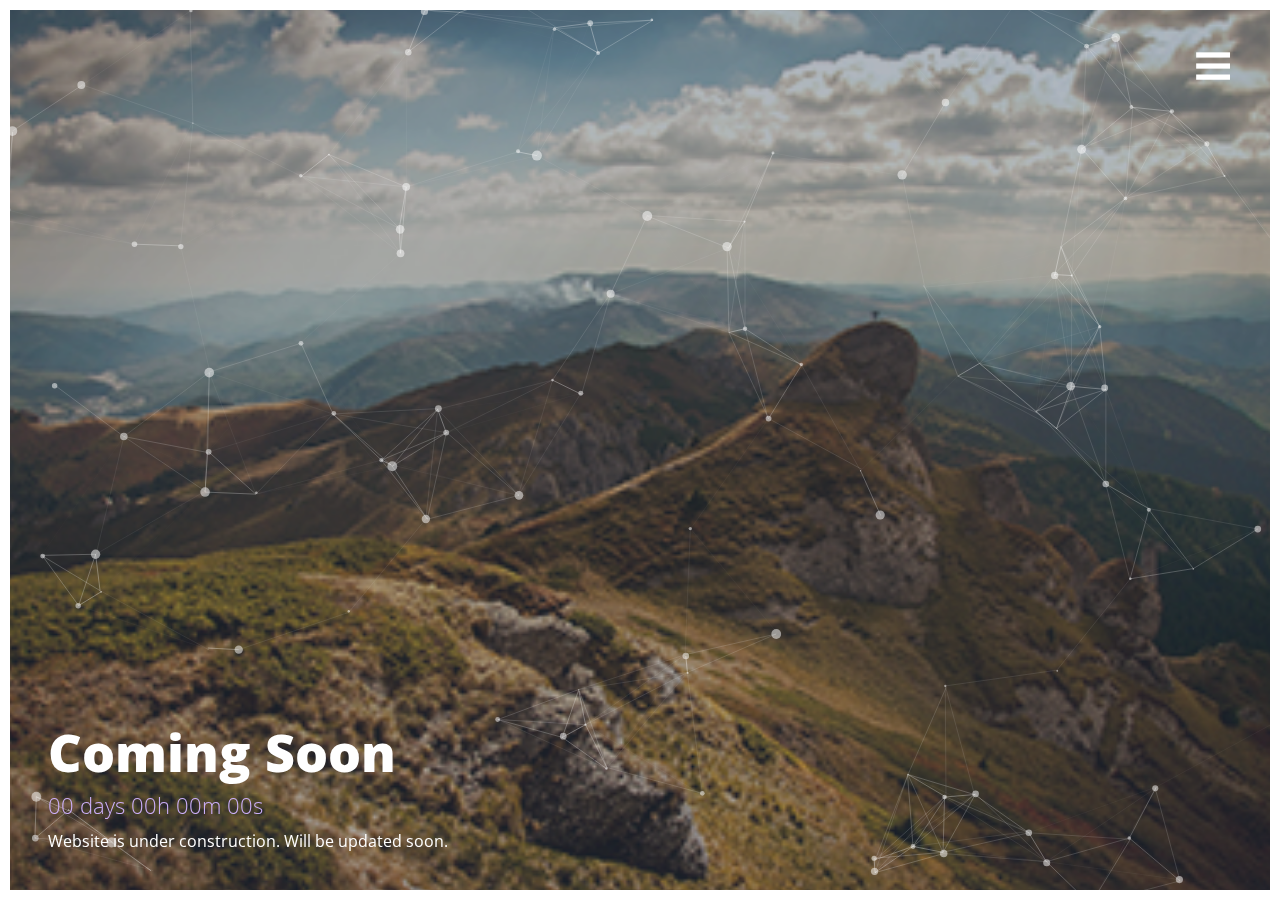
==== commit 3b7b58ca: "Update index.htm" ====
--- a/index.htm
+++ b/index.htm
@@ -8,7 +8,7 @@
 	<meta http-equiv="X-UA-Compatible" content="IE=edge">
 	<meta name="viewport" content="width=device-width, initial-scale=1">
 
-	<title>Anandu Yasodharan Devaprabha</title>
+	<title>Anandu YD 👨‍💻</title>
 	<meta name=”robots” content="index, follow">
 	<meta name="description" content="Anandu YD,I'm a software developer who works actively on demanding platforms to make more of a
 	commitment to bringing the best out. ">
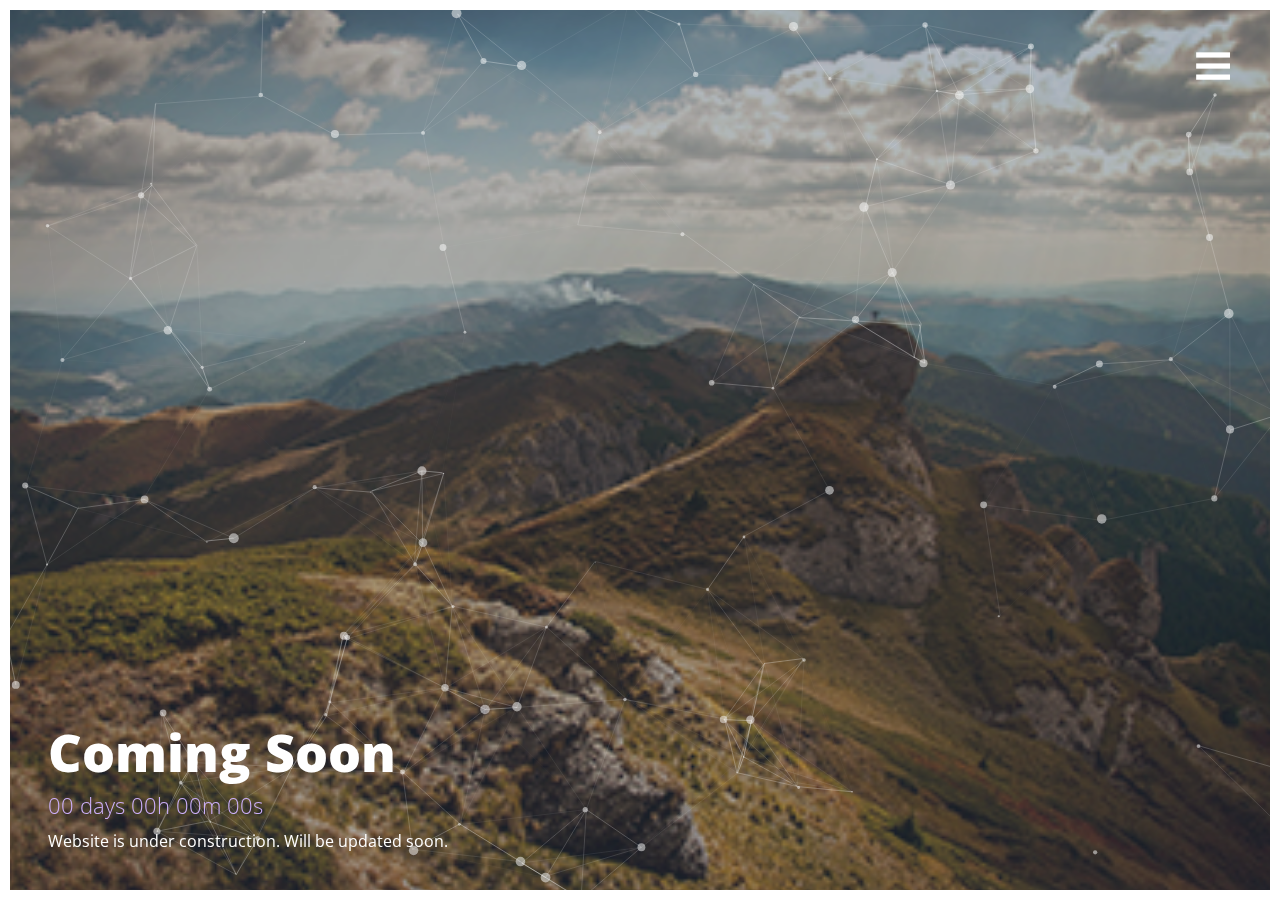
==== commit 3accdc39: "Update index.htm" ====
--- a/index.htm
+++ b/index.htm
@@ -13,7 +13,7 @@
 	<meta name="description" content="Anandu YD,I'm a software developer who works actively on demanding platforms to make more of a
 	commitment to bringing the best out. ">
 	<meta name="keywords"
-		content="Hire me, React native, Reactjs, Software Developer, Hire Developer for free, Startups">
+		content="Ananduyd,Hire me, React native, Reactjs, Software Developer, Hire Developer for free, Startups">
 	<meta name="author" content="@ananduyd">
 	<link rel="icon" href="favicon.ico" type="image/x-icon" />
 	<link rel="shortcut icon" href="favicon.ico" type="image/x-icon" />
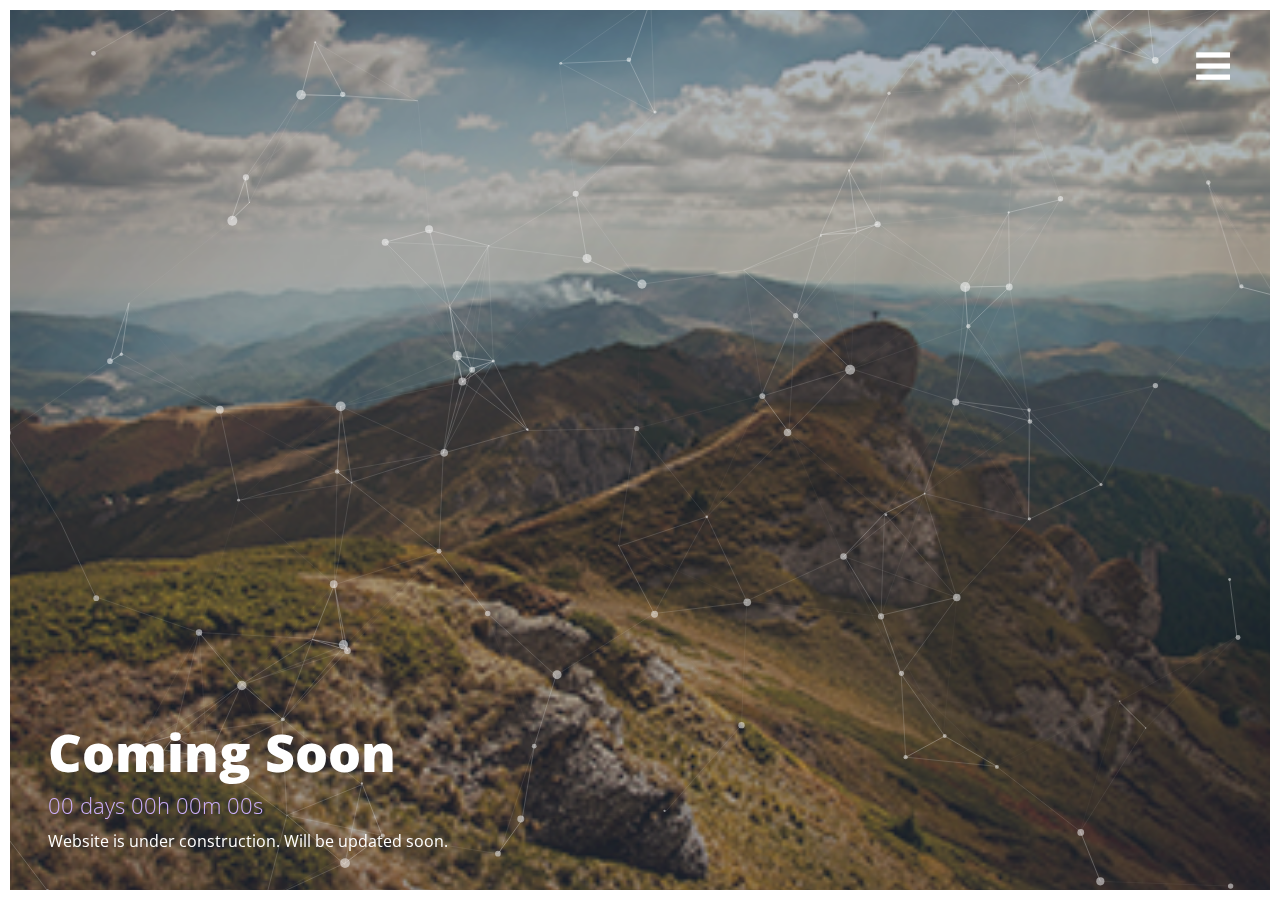
==== commit 8dc23916: "description updated" ====
--- a/index.htm
+++ b/index.htm
@@ -10,10 +10,11 @@
 
 	<title>Anandu YD 👨‍💻</title>
 	<meta name=”robots” content="index, follow">
-	<meta name="description" content="Anandu YD,I'm a software developer who works actively on demanding platforms to make more of a
+	<meta name="description" content="Anandu YD (@ananduyd), I'm a software developer who works actively on demanding platforms to make more of a
 	commitment to bringing the best out. ">
 	<meta name="keywords"
-		content="Ananduyd,Hire me, React native, Reactjs, Software Developer, Hire Developer for free, Startups">
+		content="Ananduyd,Hire me, React native, Reactjs, Software Developer, Hire Developer for free, Startups, hire react native app developer, hire freelance react native,
+		react native hire, hire a react native developer, software developer, web developer, create an app, create a website">
 	<meta name="author" content="@ananduyd">
 	<link rel="icon" href="favicon.ico" type="image/x-icon" />
 	<link rel="shortcut icon" href="favicon.ico" type="image/x-icon" />
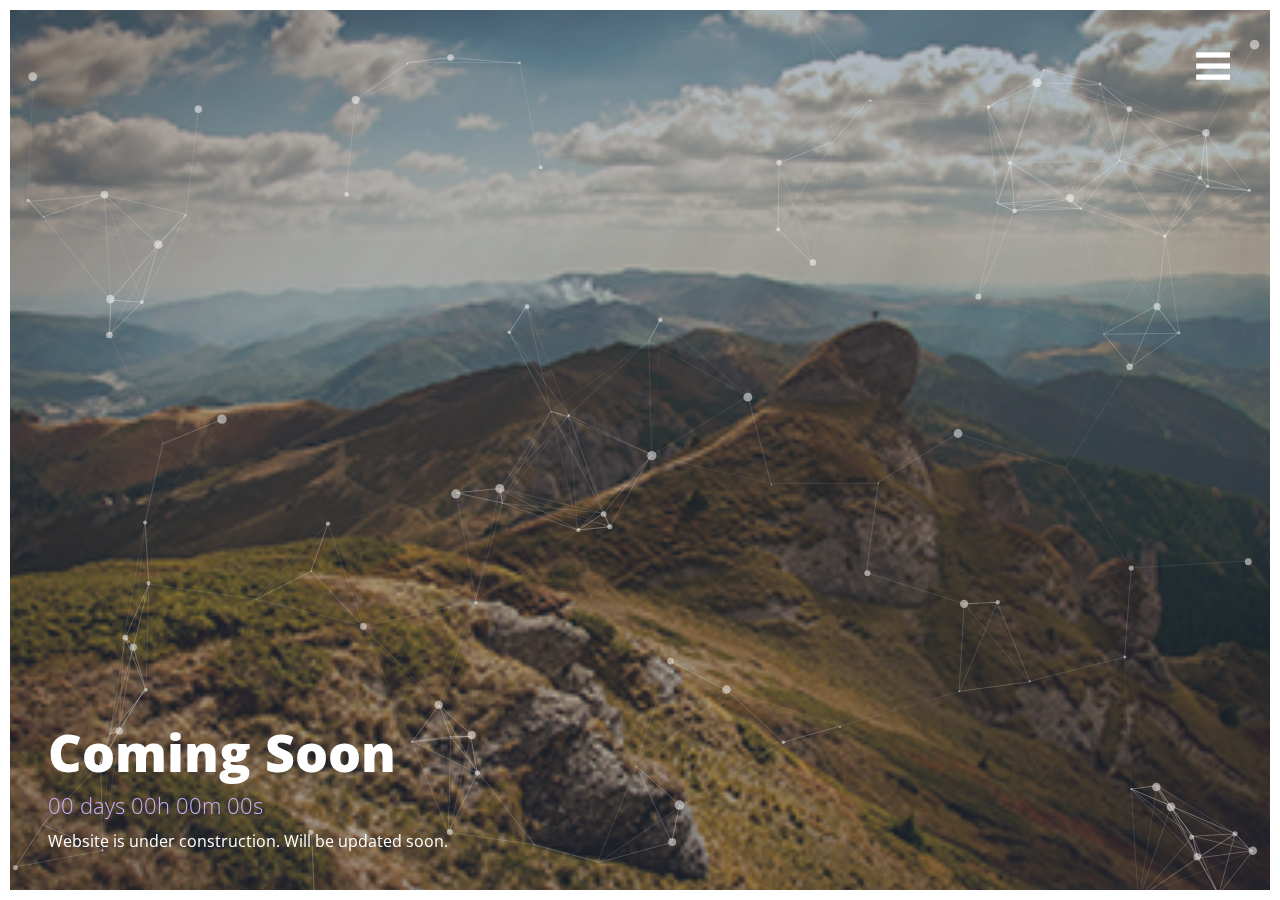
==== commit c9bda6ba: "Update index.htm" ====
--- a/index.htm
+++ b/index.htm
@@ -13,8 +13,9 @@
 	<meta name="description" content="Anandu YD (@ananduyd), I'm a software developer who works actively on demanding platforms to make more of a
 	commitment to bringing the best out. ">
 	<meta name="keywords"
-		content="Ananduyd,Hire me, React native, Reactjs, Software Developer, Hire Developer for free, Startups, hire react native app developer, hire freelance react native,
-		react native hire, hire a react native developer, software developer, web developer, create an app, create a website">
+		content="Ananduyd,Hire me,create react app, mobile development, React native, Reactjs,react developer,create react native app, Software Developer, Hire Developer for free, Startups, hire react native app developer, hire freelance react native,
+		react native hire, hire a react native developer, software developer, how to make a website,web developer, create an app, create a website,build your own website, website design,how to set up a website, web design, website maker,
+		software company, software development life cycle,agile software development, software development company, application development, bespoke software development,custom software development, freelance software developer ">
 	<meta name="author" content="@ananduyd">
 	<link rel="icon" href="favicon.ico" type="image/x-icon" />
 	<link rel="shortcut icon" href="favicon.ico" type="image/x-icon" />
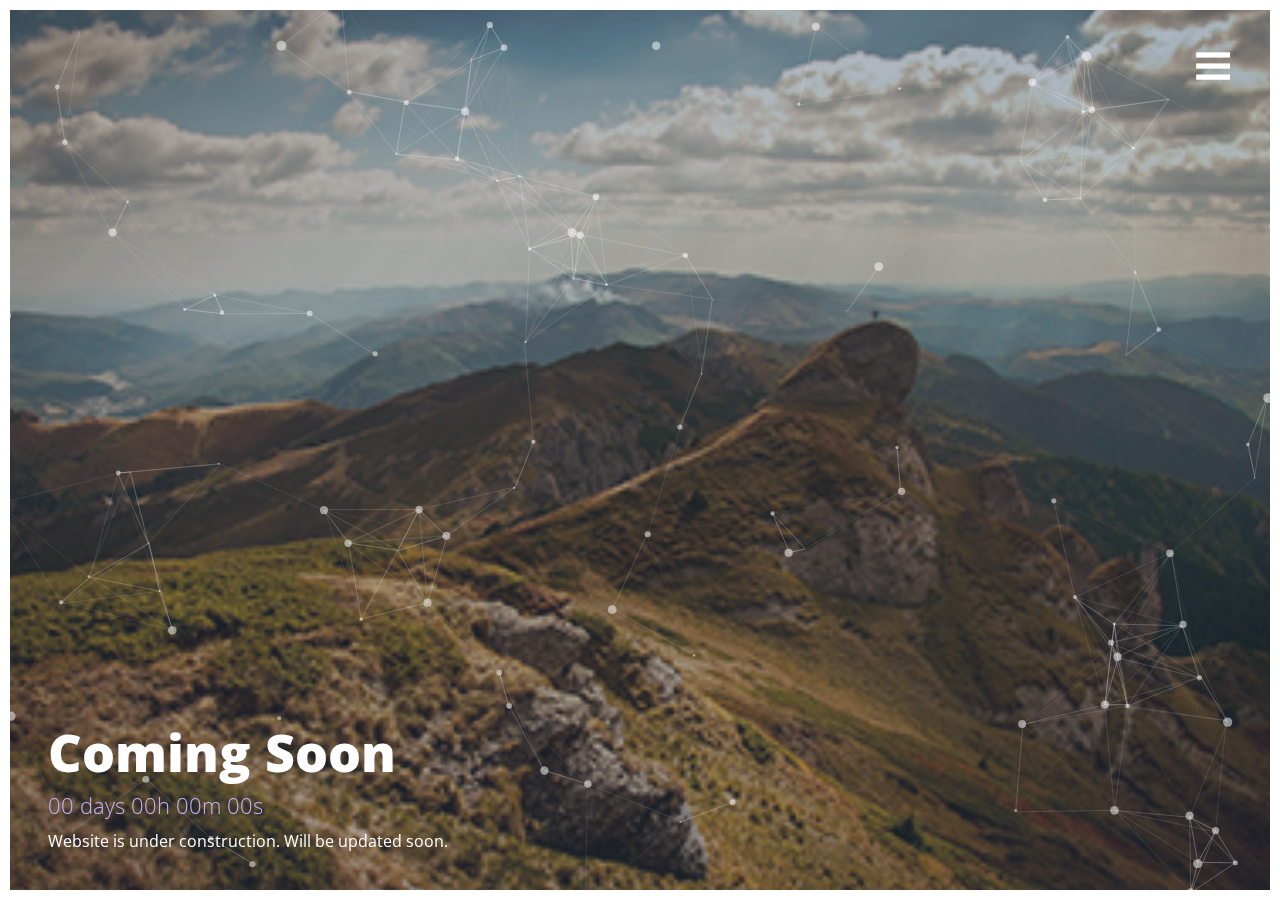
==== commit d1042d08: "long title" ====
--- a/index.htm
+++ b/index.htm
@@ -8,7 +8,7 @@
 	<meta http-equiv="X-UA-Compatible" content="IE=edge">
 	<meta name="viewport" content="width=device-width, initial-scale=1">
 
-	<title>Anandu YD 👨‍💻</title>
+	<title>Anandu YD 👨‍💻: Software Engineer/ Fullstack Engineer/ React Native Developer</title>
 	<meta name=”robots” content="index, follow">
 	<meta name="description" content="Anandu YD (@ananduyd), I'm a software developer who works actively on demanding platforms to make more of a
 	commitment to bringing the best out. ">
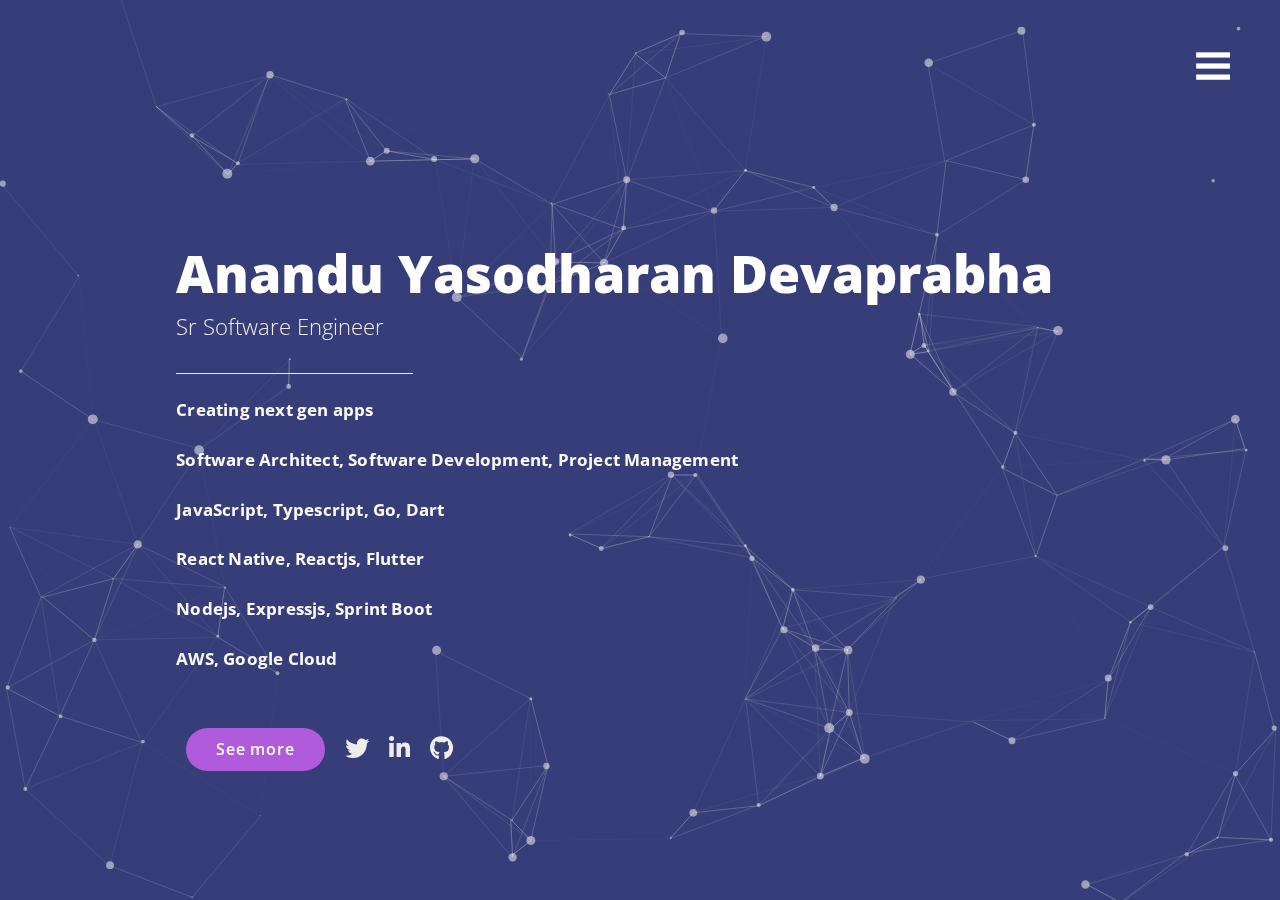
==== commit 0290c73a: "chore: update" ====
--- a/index.htm
+++ b/index.htm
@@ -59,12 +59,6 @@
 		</div>
 	</div>
 
-	<!-- BORDERS -->
-	<div class="top"></div>
-	<div class="bottom"></div>
-	<div class="left"></div>
-	<div class="right"></div>
-
 	<!-- START CONTENT -->
 	<div id="main-content" class="nomobile">
 		<!-- START BUTTON TRIGGER -->
@@ -93,13 +87,33 @@
 				<div class="vegas-wrapper" style="overflow: visible; padding: 0px;"></div>
 			</div>
 			<div class="intro__content">
-				<h2 class="intro__title">Coming Soon</h2>
-				<div class="countdown">00 days 00h 00m 00s</div>
+				<h2 class="intro__title">Anandu Yasodharan Devaprabha</h2>
+				<div class="countdown">Sr Software Engineer</div>
+				<hr style="width: 20%; display: inline-block;"/>
 				<div class="intro__subtitle">
 					<div class="intro__description">
-						Website is under construction. Will be updated soon.
+						<p><strong>Creating next gen apps</strong></p><br/>
+						<p>Software Architect, Software Development, Project Management</p><br/>
+						<p>JavaScript, Typescript, Go, Dart</p><br/>
+						<p>React Native, Reactjs, Flutter</p> <br/>
+						<p>Nodejs, Expressjs, Sprint Boot</p><br/>
+						<p>AWS, Google Cloud</p><br/>
 					</div>
 				</div>
+				<ul class="actions">
+					<li>
+						<button class="button" id="see-more" type="button">
+							See more
+						</button>
+					</li>
+					<li><a href="https://twitter.com/ananduyd">
+							<i class="fab fa-twitter"></i></a></li>
+					<li><a href="https://www.linkedin.com/in/ananduyd/">
+							<i class="fab fa-linkedin-in"></i></a></li>
+					<li><a href="https://github.com/skulljuice">
+							<i class="fab fa-github"></i></a></li>
+				</ul>
+				
 			</div>
 		</header><!-- END INTRO -->
 		<!-- START ITEMS-WRAP -->
@@ -112,7 +126,7 @@
 					<section id="about">
 						<h1>CHECK OUT MY CV<br>TO KHOW ABOUT ME.</h1>
 						<br>
-						<p>I'm a software developer who works actively on demanding platforms to make more of a
+						<p class="paragraph">I'm a software developer who works actively on demanding platforms to make more of a
 							commitment to bringing the best out.</p>
 						<ul>
 							<li>
@@ -148,7 +162,7 @@
 			    width: 100%;
 			    text-align: center;
 			    ">
-		<p style="font-size:small;padding: 10px;">
+		<p class="paragraph" style="font-size:small;padding: 10px;">
 
 			Created by <a href="https://twitter.com/ananduyd">@ananduyd</a></p>
 	</footer>
--- a/src/styles.css
+++ b/src/styles.css
@@ -61,8 +61,9 @@
 }
 
 p {
-    color: #888;
+    color: rgb(252, 251, 251);
     letter-spacing: 0.2px;
+    font-weight: 700;
     font-size: 17px;
 }
 
@@ -142,15 +143,43 @@
     padding: 10px 25px;
     letter-spacing: 0.8px;
     float: left;
-    margin-top: 15px;
+    /* margin-top: 15px; */
     border:none;
 }
 
 .countdown {
     font-size: 22px;
     font-weight: 100;
-    color: #ccaff9;
+    color: #efeeef;
     padding: 1px 0 11px;
+}
+.paragraph {
+    color: #6b6a6b;
+}
+
+.actions {
+    display: flex;
+    flex-direction: row;
+    align-items: center;
+    justify-content: flex-start;
+}
+
+.actions button {
+    padding: 10px 30px; 
+    border-radius: 30px;
+}
+
+.actions li {
+    align-items: center;
+    padding: 10px;
+    margin-top: 20px;
+    display: flex;
+    align-items: center;
+}
+
+.actions li i {
+    color: #efeeef;
+    font-size: x-large;
 }
 
 /*************
@@ -306,7 +335,8 @@
 
 .intro__content {
     position: absolute;
-    bottom: 0;
+    left: 10%;
+    top: 20%;
     padding: 3em;
     width: 100%;
     font-size: 1.15em;
@@ -473,13 +503,9 @@
    PARTICLES
 *************/
 #particles-js canvas{ 
-    position:absolute; 
+    position: absolute; 
     width: 100%; height: 100%;
-     /* background-color: #b61924; */
-     /* background-image: url("");  */
-    /* background-repeat: no-repeat;  */
-    /* background-size: cover; 
-    background-position: 50% 50%;  */
+    background-color: #373d78;
     z-index: 9999999999999;
 
 }
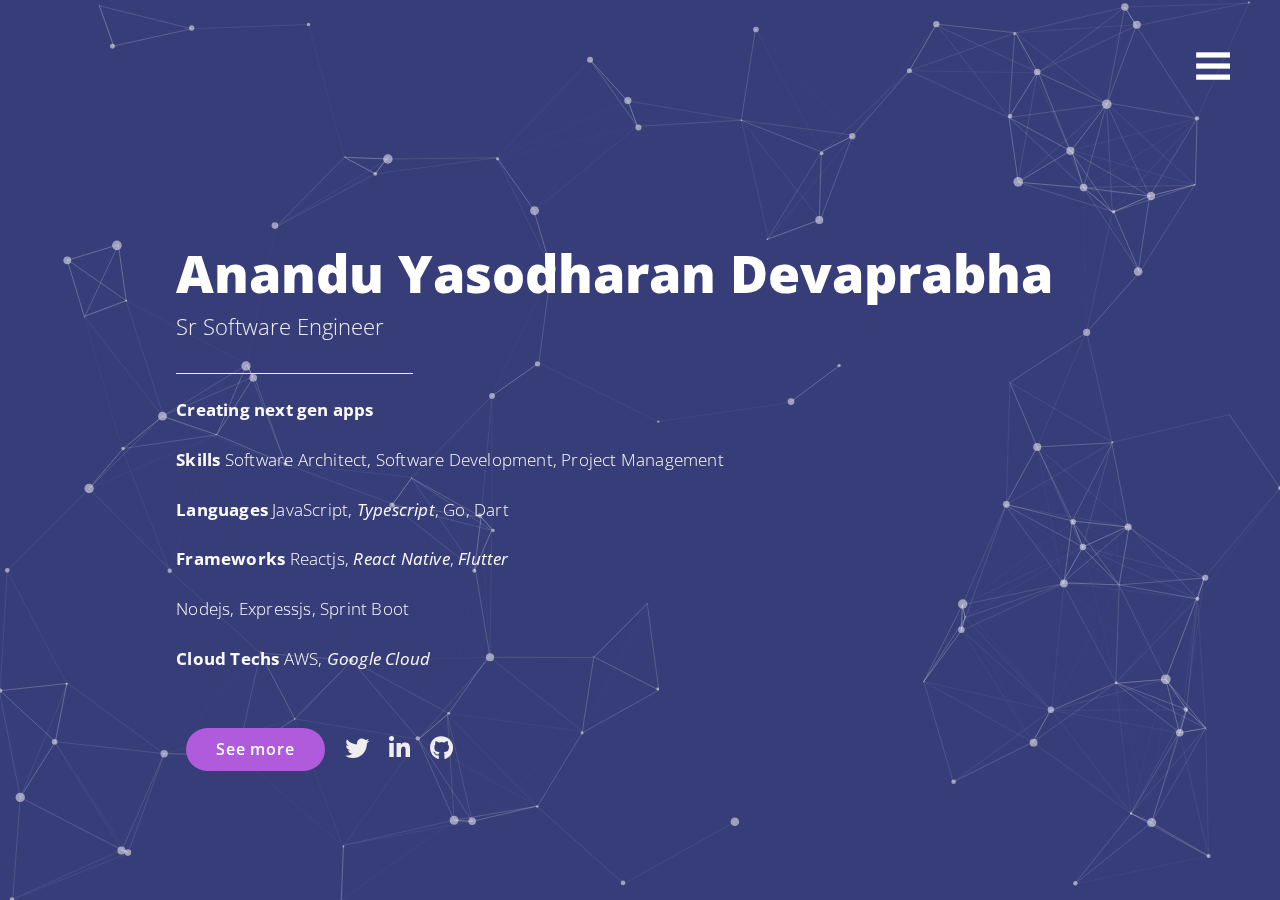
==== commit 3fd0b65b: "fonts" ====
--- a/index.htm
+++ b/index.htm
@@ -93,11 +93,11 @@
 				<div class="intro__subtitle">
 					<div class="intro__description">
 						<p><strong>Creating next gen apps</strong></p><br/>
-						<p>Software Architect, Software Development, Project Management</p><br/>
-						<p>JavaScript, Typescript, Go, Dart</p><br/>
-						<p>React Native, Reactjs, Flutter</p> <br/>
+						<p><span>Skills </span>Software Architect, Software Development, Project Management</p><br/>
+						<p><span>Languages </span>JavaScript, <i>Typescript</i>, Go, Dart</p><br/>
+						<p><span>Frameworks </span>Reactjs, <i>React Native</i>, <i>Flutter</i></p> <br/>
 						<p>Nodejs, Expressjs, Sprint Boot</p><br/>
-						<p>AWS, Google Cloud</p><br/>
+						<p><span>Cloud Techs </span>AWS, <i>Google Cloud</i></p><br/>
 					</div>
 				</div>
 				<ul class="actions">
--- a/src/styles.css
+++ b/src/styles.css
@@ -63,7 +63,7 @@
 p {
     color: rgb(252, 251, 251);
     letter-spacing: 0.2px;
-    font-weight: 700;
+    font-weight: 300;
     font-size: 17px;
 }
 
@@ -180,6 +180,14 @@
 .actions li i {
     color: #efeeef;
     font-size: x-large;
+}
+
+p span {
+    font-weight: 700;
+}
+
+p i {
+    font-weight: 400;
 }
 
 /*************
